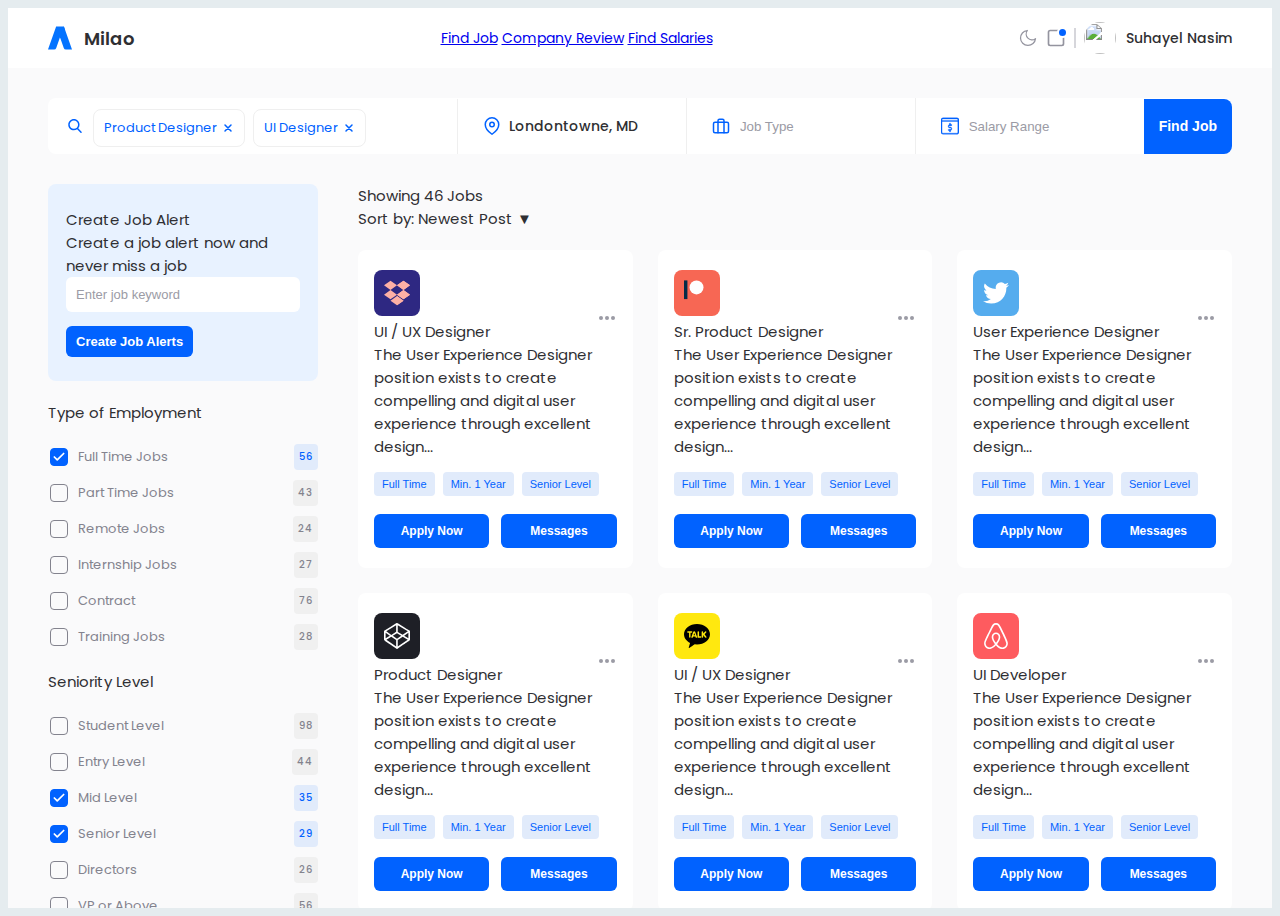
==== 36.html @ 59d29539 "Add files via upload" ====
<html>
    <head>
        
        <link rel="stylesheet" href="37.css">
        <link rel="stylesheet" href="https://cdnjs.cloudflare.com/ajax/libs/font-awesome/6.2.1/css/all.min.css">
    </head>
    <body>
        <div class="harsh11">
            <div class="harsh13">
             <div class="harsh12">
              <svg xmlns="http://www.w3.org/2000/svg" viewBox="0 0 512 512">
               <path xmlns="http://www.w3.org/2000/svg" d="M512 503.5H381.7a48 48 0 01-45.3-32.1L265 268.1l-9-25.5 2.7-124.6L338.2 8.5l23.5 67.1L512 503.5z" fill="#0473ff" data-original="#28b446" />
               <path xmlns="http://www.w3.org/2000/svg" fill="#0473ff" data-original="#219b38" d="M361.7 75.6L265 268.1l-9-25.5 2.7-124.6L338.2 8.5z" />
               <path xmlns="http://www.w3.org/2000/svg" d="M338.2 8.5l-82.2 234-80.4 228.9a48 48 0 01-45.3 32.1H0l173.8-495h164.4z" fill="#0473ff" data-original="#518ef8" />
              </svg>
              Milao
             </div>
             <div class="header-menu">
              <a href="#" class="active">Find Job</a>
              <a href="#">Company Review</a>
              <a href="#">Find Salaries</a>
             </div>
             <div class="harsh15">
              <div class="dark-light">
               <svg viewBox="0 0 24 24" stroke="currentColor" stroke-width="1.5" fill="none" stroke-linecap="round" stroke-linejoin="round">
                <path d="M21 12.79A9 9 0 1111.21 3 7 7 0 0021 12.79z" /></svg>
              </div>
              <div class="harsh14">
               <svg xmlns="http://www.w3.org/2000/svg" viewBox="0 0 24 24" fill="none" stroke="currentColor" stroke-width="2" stroke-linecap="round" stroke-linejoin="round" class="feather feather-square">
                <rect x="3" y="3" width="18" height="18" rx="2" ry="2" /></svg>
              </div>
              <img class="user-profile" src="https://s3-us-west-2.amazonaws.com/s.cdpn.io/3364143/download+%283%29+%281%29.png" alt="">
              <div class="user-name">Suhayel Nasim</div>
             </div>
            </div>
            <div class="harsh16">
             <div class="harsh17">
              <div class="harsh18">
               <input type="text" class="search-box" autofocus />
               <div class="search item">Product Designer
                <svg xmlns="http://www.w3.org/2000/svg" viewBox="0 0 24 24" fill="none" stroke="currentColor" stroke-width="3" stroke-linecap="round" stroke-linejoin="round" class="feather feather-x">
                 <path d="M18 6L6 18M6 6l12 12" /></svg>
               </div>
               <div class="search item">UI Designer
                <svg xmlns="http://www.w3.org/2000/svg" viewBox="0 0 24 24" fill="none" stroke="currentColor" stroke-width="3" stroke-linecap="round" stroke-linejoin="round" class="feather feather-x">
                 <path d="M18 6L6 18M6 6l12 12" /></svg>
               </div>
              </div>
              <div class="search-location">
               <svg xmlns="http://www.w3.org/2000/svg" viewBox="0 0 24 24" fill="none" stroke="currentColor" stroke-width="2" stroke-linecap="round" stroke-linejoin="round" class="feather feather-map-pin">
                <path d="M21 10c0 7-9 13-9 13s-9-6-9-13a9 9 0 0118 0z" />
                <circle cx="12" cy="10" r="3" />
               </svg>
               Londontowne, MD
              </div>
              <div class="search-job">
               <svg xmlns="http://www.w3.org/2000/svg" viewBox="0 0 24 24" fill="none" stroke="currentColor" stroke-width="2" stroke-linecap="round" stroke-linejoin="round" class="feather feather-briefcase">
                <rect x="2" y="7" width="20" height="14" rx="2" ry="2" />
                <path d="M16 21V5a2 2 0 00-2-2h-4a2 2 0 00-2 2v16" /></svg>
               <input type="text" placeholder="Job Type">
              </div>
              <div class="search-salary">
               <svg viewBox="0 0 24 24" xmlns="http://www.w3.org/2000/svg" stroke="currentColor" fill="currentColor" stroke-width=".4">
                <path d="M12.6 18H9.8a.8.8 0 010-1.5h2.8a.9.9 0 000-1.8h-1.2a2.4 2.4 0 010-4.7h2.8a.8.8 0 010 1.5h-2.8a.9.9 0 000 1.8h1.2a2.4 2.4 0 010 4.7z" stroke="currentColor" />
                <path d="M12 20a.8.8 0 01-.8-.8v-2a.8.8 0 011.6 0v2c0 .5-.4.8-.8.8zM12 11.5a.8.8 0 01-.8-.8v-2a.8.8 0 011.6 0v2c0 .5-.4.8-.8.8z" stroke="currentColor" />
                <path d="M21.3 23H2.6A2.8 2.8 0 010 20.2V3.9C0 2.1 1.2 1 2.8 1h18.4C22.9 1 24 2.2 24 3.8v16.4c0 1.6-1.2 2.8-2.8 2.8zM2.6 2.5c-.6 0-1.2.6-1.2 1.3v16.4c0 .7.6 1.3 1.3 1.3h18.4c.7 0 1.3-.6 1.3-1.3V3.9c0-.7-.6-1.3-1.3-1.3z" stroke="currentColor" />
                <path d="M23.3 6H.6a.8.8 0 010-1.5h22.6a.8.8 0 010 1.5z" stroke="currentColor" /></svg>
               <input type="text" placeholder="Salary Range">
              </div>
              <button class="search-button">Find Job</button>
             </div>
             <div class="main-container">
              <div class="harsh19">
               <div class="alert">
                <div class="alert-title">Create Job Alert</div>
                <div class="alert-subtitle">Create a job alert now and never miss a job</div>
                <input type="text" placeholder="Enter job keyword">
                <button class="search-buttons">Create Job Alerts</button>
               </div>
               <div class="job-time">
                <div class="job-time-title">Type of Employment</div>
                <div class="job-wrapper">
                 <div class="type-container">
                  <input type="checkbox" id="job1" class="job-style" checked>
                  <label for="job1">Full Time Jobs</label>
                  <span class="job-number">56</span>
                 </div>
                 <div class="type-container">
                  <input type="checkbox" id="job2" class="job-style">
                  <label for="job2">Part Time Jobs</label>
                  <span class="job-number">43</span>
                 </div>
                 <div class="type-container">
                  <input type="checkbox" id="job3" class="job-style">
                  <label for="job3">Remote Jobs</label>
                  <span class="job-number">24</span>
                 </div>
                 <div class="type-container">
                  <input type="checkbox" id="job4" class="job-style">
                  <label for="job4">Internship Jobs</label>
                  <span class="job-number">27</span>
                 </div>
                 <div class="type-container">
                  <input type="checkbox" id="job5" class="job-style">
                  <label for="job5">Contract</label>
                  <span class="job-number">76</span>
                 </div>
                 <div class="type-container">
                  <input type="checkbox" id="job6" class="job-style">
                  <label for="job6">Training Jobs</label>
                  <span class="job-number">28</span>
                 </div>
                </div>
               </div>
               <div class="job-time">
                <div class="job-time-title">Seniority Level</div>
                <div class="job-wrapper">
                 <div class="type-container">
                  <input type="checkbox" id="job7" class="job-style">
                  <label for="job7">Student Level</label>
                  <span class="job-number">98</span>
                 </div>
                 <div class="type-container">
                  <input type="checkbox" id="job8" class="job-style">
                  <label for="job8">Entry Level</label>
                  <span class="job-number">44</span>
                 </div>
                 <div class="type-container">
                  <input type="checkbox" id="job9" class="job-style" checked>
                  <label for="job9">Mid Level</label>
                  <span class="job-number">35</span>
                 </div>
                 <div class="type-container">
                  <input type="checkbox" id="job10" class="job-style" checked>
                  <label for="job10">Senior Level</label>
                  <span class="job-number">29</span>
                 </div>
                 <div class="type-container">
                  <input type="checkbox" id="job11" class="job-style">
                  <label for="job11">Directors</label>
                  <span class="job-number">26</span>
                 </div>
                 <div class="type-container">
                  <input type="checkbox" id="job12" class="job-style">
                  <label for="job12">VP or Above</label>
                  <span class="job-number">56</span>
                 </div>
                </div>
               </div>
               <div class="job-time">
                <div class="job-time-title">Salary Range</div>
                <div class="job-wrapper">
                 <div class="type-container">
                  <input type="checkbox" id="job1" class="job-style">
                  <label for="job1">$700 - $1000</label>
                  <span class="job-number">49</span>
                 </div>
                 <div class="type-container">
                  <input type="checkbox" id="job2" class="job-style">
                  <label for="job2">$1000 - $1200</label>
                  <span class="job-number">67</span>
                 </div>
                 <div class="type-container">
                  <input type="checkbox" id="job3" class="job-style">
                  <label for="job3">$1200 - $1400</label>
                  <span class="job-number">24</span>
                 </div>
                 <div class="type-container">
                  <input type="checkbox" id="job4" class="job-style">
                  <label for="job4">$1500 - $1800</label>
                  <span class="job-number">27</span>
                 </div>
                 <div class="type-container">
                  <input type="checkbox" id="job5" class="job-style" checked>
                  <label for="job5">$2000 - $3000</label>
                  <span class="job-number">76</span>
                 </div>
                 <div class="type-container">
                  <input type="checkbox" id="job6" class="job-style" checked>
                  <label for="job6">$3000 - $4000</label>
                  <span class="job-number">22</span>
                 </div>
                 <div class="type-container">
                  <input type="checkbox" id="job6" class="job-style">
                  <label for="job6">$4000 - $5000</label>
                  <span class="job-number">18</span>
                 </div>
                </div>
               </div>
              </div>
              <div class="searched-jobs">
               <div class="searched-bar">
                <div class="searched-show">Showing 46 Jobs</div>
                <div class="searched-sort">Sort by: <span class="post-time">Newest Post </span><span class="menu-icon">▼</span></div>
               </div>
               <div class="job-cards">
                <div class="job-card">
                 <div class="job-card-header">
                  <svg viewBox="0 -13 512 512" xmlns="http://www.w3.org/2000/svg" style="background-color:#2e2882">
                   <g fill="#feb0a5">
                    <path d="M256 92.5l127.7 91.6L512 92 383.7 0 256 91.5 128.3 0 0 92l128.3 92zm0 0M256 275.9l-127.7-91.5L0 276.4l128.3 92L256 277l127.7 91.5 128.3-92-128.3-92zm0 0" />
                    <path d="M127.7 394.1l128.4 92 128.3-92-128.3-92zm0 0" />
                   </g>
                   <path d="M512 92L383.7 0 256 91.5v1l127.7 91.6zm0 0M512 276.4l-128.3-92L256 275.9v1l127.7 91.5zm0 0M256 486.1l128.4-92-128.3-92zm0 0" fill="#feb0a5" />
                  </svg>
                  <div class="menu-dot"></div>
                 </div>
                 <div class="job-card-title">UI / UX Designer</div>
                 <div class="job-card-subtitle">
                  The User Experience Designer position exists to create compelling and digital user experience through excellent design...
                 </div>
                 <div class="job-detail-buttons">
                  <button class="search-buttons detail-button">Full Time</button>
                  <button class="search-buttons detail-button">Min. 1 Year</button>
                  <button class="search-buttons detail-button">Senior Level</button>
                 </div>
                 <div class="job-card-buttons">
                  <button class="search-buttons card-buttons">Apply Now</button>
                  <button class="search-buttons card-buttons-msg">Messages</button>
                 </div>
                </div>
                <div class="job-card">
                 <div class="job-card-header">
                  <svg xmlns="http://www.w3.org/2000/svg" viewBox="0 0 32 32" style="background-color:#f76754">
                   <path xmlns="http://www.w3.org/2000/svg" d="M0 .5h4.2v23H0z" fill="#042b48" data-original="#212121" />
                   <path xmlns="http://www.w3.org/2000/svg" d="M15.4.5a8.6 8.6 0 100 17.2 8.6 8.6 0 000-17.2z" fill="#fefefe" data-original="#f4511e" /></svg>
                  <div class="menu-dot"></div>
                 </div>
                 <div class="job-card-title">Sr. Product Designer</div>
                 <div class="job-card-subtitle">
                  The User Experience Designer position exists to create compelling and digital user experience through excellent design...
                 </div>
                 <div class="job-detail-buttons">
                  <button class="search-buttons detail-button">Full Time</button>
                  <button class="search-buttons detail-button">Min. 1 Year</button>
                  <button class="search-buttons detail-button">Senior Level</button>
                 </div>
                 <div class="job-card-buttons">
                  <button class="search-buttons card-buttons">Apply Now</button>
                  <button class="search-buttons card-buttons-msg">Messages</button>
                 </div>
                </div>
                <div class="job-card">
                 <div class="job-card-header">
                  <svg xmlns="http://www.w3.org/2000/svg" viewBox="0 0 512 512" fill="#fff" style="background-color:#55acee">
                   <path d="M512 97.2c-19 8.4-39.3 14-60.5 16.6 21.8-13 38.4-33.4 46.2-58a209.8 209.8 0 01-66.6 25.4A105 105 0 00249.5 153c0 8.3.8 16.3 2.5 24A297.1 297.1 0 0135.6 67 105.1 105.1 0 0068 207.4c-16.9-.3-33.4-5.2-47.4-12.9v1.1c0 51 36.4 93.4 84 103.2-8.5 2.3-17.8 3.4-27.4 3.4-6.8 0-13.5-.3-20-1.8a106 106 0 0098.2 73.2A211 211 0 010 416.9 295.5 295.5 0 00161 464c193.2 0 298.8-160 298.8-298.7 0-4.6-.2-9.1-.4-13.6A209.4 209.4 0 00512 97.2z" /></svg>
                  <div class="menu-dot"></div>
                 </div>
                 <div class="job-card-title">User Experience Designer</div>
                 <div class="job-card-subtitle">
                  The User Experience Designer position exists to create compelling and digital user experience through excellent design...
                 </div>
                 <div class="job-detail-buttons">
                  <button class="search-buttons detail-button">Full Time</button>
                  <button class="search-buttons detail-button">Min. 1 Year</button>
                  <button class="search-buttons detail-button">Senior Level</button>
                 </div>
                 <div class="job-card-buttons">
                  <button class="search-buttons card-buttons">Apply Now</button>
                  <button class="search-buttons card-buttons-msg">Messages</button>
                 </div>
                </div>
                <div class="job-card">
                 <div class="job-card-header">
                  <svg viewBox="0 0 24 24" xmlns="http://www.w3.org/2000/svg" fill="#fff" style="background-color:#1e1f26">
                   <path d="M24 7.6c0-.3 0-.5-.4-.6C12.2.2 12.4-.3 11.6 0 3 5.5.6 6.7.2 7.1c-.3.3-.2.8-.2 8.3 0 .9 7.7 5.5 11.5 8.4.4.3.8.2 1 0 11.2-8 11.5-7.6 11.5-8.4V7.6zm-1.5 6.5l-3.9-2.4L22.5 9zm-5.3-3.2l-4.5-2.7V2L22 7.6zM12 14.5l-3.9-2.7L12 9.5l3.9 2.3zm-.8-12.4v6L6.8 11 2.1 7.6zm-5.8 9.6l-3.9 2.4V9zm1.3 1l4.5 3.1v6l-9-6.3zm6 9.1v-6l4.6-3.1 4.6 2.8z" /></svg>
                  <div class="menu-dot"></div>
                 </div>
                 <div class="job-card-title">Product Designer</div>
                 <div class="job-card-subtitle">
                  The User Experience Designer position exists to create compelling and digital user experience through excellent design...
                 </div>
                 <div class="job-detail-buttons">
                  <button class="search-buttons detail-button">Full Time</button>
                  <button class="search-buttons detail-button">Min. 1 Year</button>
                  <button class="search-buttons detail-button">Senior Level</button>
                 </div>
                 <div class="job-card-buttons">
                  <button class="search-buttons card-buttons">Apply Now</button>
                  <button class="search-buttons card-buttons-msg">Messages</button>
                 </div>
                </div>
                <div class="job-card">
                 <div class="job-card-header">
                  <svg viewBox="0 0 24 24" xmlns="http://www.w3.org/2000/svg" style="background-color:#ffe80f">
                   <path d="M9.5 9.3l-.7 2h1.4z" />
                   <path d="M12 1C5.4 1 0 5.2 0 10.4c0 3.4 2.2 6.3 5.6 8-1.3 4.4-1.3 4.4-1 4.6.2.1.5 0 5.3-3.4l2.1.2c6.6 0 12-4.2 12-9.4S18.6 1 12 1zM6 13c0 .4-.3.7-.6.7s-.7-.3-.7-.7V9H3.6c-.4 0-.7-.4-.7-.7s.3-.7.7-.7H7c.4 0 .7.3.7.7s-.3.6-.7.6h-1zm5.4.7c-.7 0-.6-.6-.9-1.2h-2c-.4.6-.3 1.2-1 1.2s-.8-.4-.6-1.1l1.6-4.3a1 1 0 011-.7c.4 0 .8.3.9.7 1 3.4 2.6 5.4 1 5.4zm4-.1h-2.2c-1.2 0-.5-1.6-.7-5.3 0-.4.3-.7.7-.7s.7.3.7.7v4h1.5c.3 0 .6.3.6.6 0 .4-.3.7-.6.7zm5.4-.5l-.3.4c-1 .7-1.6-1.4-2.6-2.3l-.2.3V13c0 .4-.3.7-.7.7a.7.7 0 01-.7-.7V8.3a.7.7 0 011.4 0v1.5c1.3-1 2-2.7 2.8-2 .8.9-.9 1.6-1.5 2.5 1.6 2.2 1.9 2.3 1.8 2.8z" /></svg>
                  <div class="menu-dot"></div>
                 </div>
                 <div class="job-card-title">UI / UX Designer</div>
                 <div class="job-card-subtitle">
                  The User Experience Designer position exists to create compelling and digital user experience through excellent design...
                 </div>
                 <div class="job-detail-buttons">
                  <button class="search-buttons detail-button">Full Time</button>
                  <button class="search-buttons detail-button">Min. 1 Year</button>
                  <button class="search-buttons detail-button">Senior Level</button>
                 </div>
                 <div class="job-card-buttons">
                  <button class="search-buttons card-buttons">Apply Now</button>
                  <button class="search-buttons card-buttons-msg">Messages</button>
                 </div>
                </div>
                <div class="job-card">
                 <div class="job-card-header">
                  <svg viewBox="0 0 24 24" xmlns="http://www.w3.org/2000/svg" style="background-color: #fe5b5f">
                   <path d="M12 20.6c-1.4 1.5-3.1 3-5.1 3.3-2 .8-5.9-1.3-5.9-5 0-2.5 3.2-8 6.6-15.1C8.5 1.9 9.4 0 12 0c2.6 0 3.5 1.8 4.6 4C23 17 23 17.7 23 19c0 4.4-5.5 8-11 1.7zm9.5-1.7c0-2-6.4-14.4-6.5-14.5-.9-1.9-1.4-2.9-3-2.9-1.8 0-2.3 1.5-3.2 3.2C2.5 17.2 2.5 18 2.5 19c0 3 3.7 6 8.5.6-2-2.6-3-4.8-3-6.6 0-2.7 2-4.2 4-4.2s4 1.5 4 4.2c0 1.8-1 4-3 6.6 4.6 5.2 8.5 2.5 8.5-.6zM12 10.2c-1.2 0-2.5.9-2.5 2.7 0 1.4.9 3.3 2.5 5.4 1.6-2.1 2.5-4 2.5-5.4 0-1.8-1.3-2.7-2.5-2.7z" fill="#fff" /></svg>
                  <div class="menu-dot"></div>
                 </div>
                 <div class="job-card-title">UI Developer</div>
                 <div class="job-card-subtitle">
                  The User Experience Designer position exists to create compelling and digital user experience through excellent design...
                 </div>
                 <div class="job-detail-buttons">
                  <button class="search-buttons detail-button">Full Time</button>
                  <button class="search-buttons detail-button">Min. 1 Year</button>
                  <button class="search-buttons detail-button">Senior Level</button>
                 </div>
                 <div class="job-card-buttons">
                  <button class="search-buttons card-buttons">Apply Now</button>
                  <button class="search-buttons card-buttons-msg">Messages</button>
                 </div>
                </div>
                <div class="job-card">
                 <div class="job-card-header">
                  <svg viewBox="0 0 24 24" xmlns="http://www.w3.org/2000/svg" style="background-color: #5c6bc0">
                   <g fill="#fff">
                    <path d="M3.6 21.2h14.2l-.6-2.2 5.8 5V2.5C23 1 21.8 0 20.4 0H3.6A2.6 2.6 0 001 2.5v16.2c0 1.4 1.2 2.5 2.6 2.5zM14 5.7zM6.5 7C8.3 5.6 10 5.7 10 5.7l.2.1c-2.3.6-3.3 1.6-3.3 1.6.1 0 4.6-2.7 10.1 0 0 0-1-1-3.1-1.5l.2-.2c.3 0 1.8 0 3.5 1.3 0 0 1.8 3.1 1.8 7 0 0-1.1 1.6-4 1.7l-.7-1a4 4 0 002.2-1.4c-3.2 2-6 1.7-9.3.3h-.1l-.4-.2s.6 1 2.2 1.4l-.8 1c-2.8 0-3.8-1.8-3.8-1.8 0-3.9 1.8-7 1.8-7z" />
                    <path d="M14.3 12.8c.7 0 1.3-.6 1.3-1.4 0-.7-.6-1.3-1.3-1.3a1.3 1.3 0 000 2.7zM9.7 12.8c.7 0 1.3-.6 1.3-1.4 0-.7-.6-1.3-1.3-1.3a1.3 1.3 0 000 2.7z" />
                   </g>
                  </svg>
                  <div class="menu-dot"></div>
                 </div>
                 <div class="job-card-title">User Interface Designer</div>
                 <div class="job-card-subtitle">
                  The User Experience Designer position exists to create compelling and digital user experience through excellent design...
                 </div>
                 <div class="job-detail-buttons">
                  <button class="search-buttons detail-button">Full Time</button>
                  <button class="search-buttons detail-button">Min. 1 Year</button>
                  <button class="search-buttons detail-button">Senior Level</button>
                 </div>
                 <div class="job-card-buttons">
                  <button class="search-buttons card-buttons">Apply Now</button>
                  <button class="search-buttons card-buttons-msg">Messages</button>
                 </div>
                </div>
                <div class="job-card">
                 <div class="job-card-header">
                  <svg viewBox="0 0 24 24" xmlns="http://www.w3.org/2000/svg" fill="#fff" style="background-color:#ea4c88">
                   <path d="M16.4 23.2C28.6 18.2 25.2 0 12 0a12 12 0 104.4 23.2zM5.3 20c.8-1.5 3.6-5.5 8.3-7 1 2.6 1.7 5.5 1.7 8.8-3.5 1.2-7.3.4-10-1.8zm11.5 1.2a27 27 0 00-1.7-8.4c2-.4 4.5-.2 7.2 1-.6 3.2-2.6 6-5.5 7.4zm5.7-9c-3-1.1-5.7-1.3-8-.8a28 28 0 00-1.1-2.3 20 20 0 006.5-4c1.7 1.9 2.7 4.3 2.6 7zM18.9 4c-.9.8-2.9 2.4-6.3 3.8A28 28 0 008 2.3C11.6.8 15.8 1.4 19 4zM6.6 3c.8.7 2.7 2.5 4.5 5.3a33 33 0 01-9.4 1.5c.6-3 2.4-5.4 4.9-6.9zm-5 8.3c4.2-.1 7.6-.8 10.3-1.7l1.1 2.1A17.4 17.4 0 004.2 19c-1.8-2-2.8-4.7-2.7-7.6z" /></svg>
                  <div class="menu-dot"></div>
                 </div>
                 <div class="job-card-title">UI / UX Designer</div>
                 <div class="job-card-subtitle">
                  The User Experience Designer position exists to create compelling and digital user experience through excellent design...
                 </div>
                 <div class="job-detail-buttons">
                  <button class="search-buttons detail-button">Full Time</button>
                  <button class="search-buttons detail-button">Min. 1 Year</button>
                  <button class="search-buttons detail-button">Senior Level</button>
                 </div>
                 <div class="job-card-buttons">
                  <button class="search-buttons card-buttons">Apply Now</button>
                  <button class="search-buttons card-buttons-msg">Messages</button>
                 </div>
                </div>
                <div class="job-card">
                 <div class="job-card-header">
                  <svg xmlns="http://www.w3.org/2000/svg" viewBox="0 0 512 512">
                   <path d="M113.5 309.4L95.6 376l-65 1.4A254.9 254.9 0 010 256c0-42.5 10.3-82.5 28.6-117.7l58 10.6 25.4 57.6a152.2 152.2 0 001.5 103z" fill="#fbbb00" />
                   <path d="M507.5 208.2a256.3 256.3 0 01-91.2 247.4l-73-3.7-10.4-64.5c29.9-17.6 53.3-45 65.6-78H261.6V208.3h246z" fill="#518ef8" />
                   <path d="M416.3 455.6a256 256 0 01-385.8-78.3l83-67.9a152.2 152.2 0 00219.4 78l83.4 68.2z" fill="#28b446" />
                   <path d="M419.4 59l-83 67.8A152.3 152.3 0 00112 206.5l-83.4-68.2a256 256 0 01390.8-79.4z" fill="#f14336" /></svg>
                  <div class="menu-dot"></div>
                 </div>
                 <div class="job-card-title">UX Designer</div>
                 <div class="job-card-subtitle">
                  The User Experience Designer position exists to create compelling and digital user experience through excellent design...
                 </div>
                 <div class="job-detail-buttons">
                  <button class="search-buttons detail-button">Full Time</button>
                  <button class="search-buttons detail-button">Min. 1 Year</button>
                  <button class="search-buttons detail-button">Senior Level</button>
                 </div>
                 <div class="job-card-buttons">
                  <button class="search-buttons card-buttons">Apply Now</button>
                  <button class="search-buttons card-buttons-msg">Messages</button>
                 </div>
                </div>
               </div>
               <div class="job-overview">
                <div class="job-overview-cards">
                 <div class="job-overview-card">
                  <div class="job-card overview-card">
                   <div class="overview-wrapper">
                    <svg viewBox="0 -13 512 512" xmlns="http://www.w3.org/2000/svg" style="background-color:#2e2882">
                   <g fill="#feb0a5" >
                    <path d="M256 92.5l127.7 91.6L512 92 383.7 0 256 91.5 128.3 0 0 92l128.3 92zm0 0M256 275.9l-127.7-91.5L0 276.4l128.3 92L256 277l127.7 91.5 128.3-92-128.3-92zm0 0" />
                    <path d="M127.7 394.1l128.4 92 128.3-92-128.3-92zm0 0" />
                   </g>
                   <path d="M512 92L383.7 0 256 91.5v1l127.7 91.6zm0 0M512 276.4l-128.3-92L256 275.9v1l127.7 91.5zm0 0M256 486.1l128.4-92-128.3-92zm0 0" fill="#feb0a5" />
                  </svg>
                    <div class="overview-detail">
                     <div class="job-card-title">UI / UX Designer</div>
                     <div class="job-card-subtitle">
                      2972 Westheimer Rd. Santa Ana.
                     </div>
                    </div>
                    <svg class="heart" xmlns="http://www.w3.org/2000/svg" viewBox="0 0 24 24" fill="none" stroke="currentColor" stroke-width="2" stroke-linecap="round" stroke-linejoin="round" class="feather feather-heart">
                     <path d="M20.8 4.6a5.5 5.5 0 00-7.7 0l-1.1 1-1-1a5.5 5.5 0 00-7.8 7.8l1 1 7.8 7.8 7.8-7.7 1-1.1a5.5 5.5 0 000-7.8z" /></svg>
                   </div>
                   <div class="job-overview-buttons">
                    <div class="search-buttons time-button">Full Time</div>
                    <div class="search-buttons level-button">Senior Level</div>
                    <div class="job-stat">New</div>
                    <div class="job-day">4d</div>
                   </div>
                  </div>
                 </div>
                 <div class="job-overview-card">
                  <div class="job-card overview-card">
                   <div class="overview-wrapper">
                    <svg xmlns="http://www.w3.org/2000/svg" viewBox="0 0 32 32" style="background-color:#f76754">
                   <path xmlns="http://www.w3.org/2000/svg" d="M0 .5h4.2v23H0z" fill="#042b48" data-original="#212121" />
                   <path xmlns="http://www.w3.org/2000/svg" d="M15.4.5a8.6 8.6 0 100 17.2 8.6 8.6 0 000-17.2z" fill="#fefefe" data-original="#f4511e" /></svg>
                    <div class="overview-detail">
                     <div class="job-card-title">Sr. Product Designer</div>
                     <div class="job-card-subtitle">
                      1901 Thornridge Cir.Shiloh, Hawaii.
                     </div>
                    </div>
                    <svg class="heart" xmlns="http://www.w3.org/2000/svg" viewBox="0 0 24 24" fill="none" stroke="currentColor" stroke-width="2" stroke-linecap="round" stroke-linejoin="round" class="feather feather-heart">
                     <path d="M20.8 4.6a5.5 5.5 0 00-7.7 0l-1.1 1-1-1a5.5 5.5 0 00-7.8 7.8l1 1 7.8 7.8 7.8-7.7 1-1.1a5.5 5.5 0 000-7.8z" /></svg>
                   </div>
                   <div class="job-overview-buttons">
                    <div class="search-buttons time-button">Full Time</div>
                    <div class="search-buttons level-button">Senior Level</div>
                    <div class="job-stat">New</div>
                    <div class="job-day">4d</div>
                   </div>
                  </div>
                 </div>
                 <div class="job-overview-card">
                  <div class="job-card overview-card">
                   <div class="overview-wrapper">
                    <svg xmlns="http://www.w3.org/2000/svg" viewBox="0 0 512 512" fill="#fff" style="background-color:#55acee">
                   <path d="M512 97.2c-19 8.4-39.3 14-60.5 16.6 21.8-13 38.4-33.4 46.2-58a209.8 209.8 0 01-66.6 25.4A105 105 0 00249.5 153c0 8.3.8 16.3 2.5 24A297.1 297.1 0 0135.6 67 105.1 105.1 0 0068 207.4c-16.9-.3-33.4-5.2-47.4-12.9v1.1c0 51 36.4 93.4 84 103.2-8.5 2.3-17.8 3.4-27.4 3.4-6.8 0-13.5-.3-20-1.8a106 106 0 0098.2 73.2A211 211 0 010 416.9 295.5 295.5 0 00161 464c193.2 0 298.8-160 298.8-298.7 0-4.6-.2-9.1-.4-13.6A209.4 209.4 0 00512 97.2z" /></svg>
                    <div class="overview-detail">
                     <div class="job-card-title">User Experience Designer</div>
                     <div class="job-card-subtitle">
                      414 Parker Rd. Allentown, New york
                     </div>
                    </div>
                    <svg class="heart" xmlns="http://www.w3.org/2000/svg" viewBox="0 0 24 24" fill="none" stroke="currentColor" stroke-width="2" stroke-linecap="round" stroke-linejoin="round" class="feather feather-heart">
                     <path d="M20.8 4.6a5.5 5.5 0 00-7.7 0l-1.1 1-1-1a5.5 5.5 0 00-7.8 7.8l1 1 7.8 7.8 7.8-7.7 1-1.1a5.5 5.5 0 000-7.8z" /></svg>
                   </div>
                   <div class="job-overview-buttons">
                    <div class="search-buttons time-button">Full Time</div>
                    <div class="search-buttons level-button">Senior Level</div>
                    <div class="job-stat">New</div>
                    <div class="job-day">4d</div>
                   </div>
                  </div>
                 </div>
                 <div class="job-overview-card">
                  <div class="job-card overview-card">
                   <div class="overview-wrapper">
                    <svg viewBox="0 0 24 24" xmlns="http://www.w3.org/2000/svg" fill="#fff" style="background-color:#1e1f26">
                   <path d="M24 7.6c0-.3 0-.5-.4-.6C12.2.2 12.4-.3 11.6 0 3 5.5.6 6.7.2 7.1c-.3.3-.2.8-.2 8.3 0 .9 7.7 5.5 11.5 8.4.4.3.8.2 1 0 11.2-8 11.5-7.6 11.5-8.4V7.6zm-1.5 6.5l-3.9-2.4L22.5 9zm-5.3-3.2l-4.5-2.7V2L22 7.6zM12 14.5l-3.9-2.7L12 9.5l3.9 2.3zm-.8-12.4v6L6.8 11 2.1 7.6zm-5.8 9.6l-3.9 2.4V9zm1.3 1l4.5 3.1v6l-9-6.3zm6 9.1v-6l4.6-3.1 4.6 2.8z" /></svg>
                    <div class="overview-detail">
                     <div class="job-card-title">Product Designer</div>
                     <div class="job-card-subtitle">
                      4517 Washington Ave. Syracuse.
                     </div>
                    </div>
                    <svg class="heart" xmlns="http://www.w3.org/2000/svg" viewBox="0 0 24 24" fill="none" stroke="currentColor" stroke-width="2" stroke-linecap="round" stroke-linejoin="round" class="feather feather-heart">
                     <path d="M20.8 4.6a5.5 5.5 0 00-7.7 0l-1.1 1-1-1a5.5 5.5 0 00-7.8 7.8l1 1 7.8 7.8 7.8-7.7 1-1.1a5.5 5.5 0 000-7.8z" /></svg>
                   </div>
                   <div class="job-overview-buttons">
                    <div class="search-buttons time-button">Full Time</div>
                    <div class="search-buttons level-button">Senior Level</div>
                    <div class="job-stat">New</div>
                    <div class="job-day">4d</div>
                   </div>
                  </div>
                 </div>
                 <div class="job-overview-card">
                  <div class="job-card overview-card">
                   <div class="overview-wrapper">
                   <svg viewBox="0 0 24 24" xmlns="http://www.w3.org/2000/svg" style="background-color:#ffe80f">
                   <path d="M9.5 9.3l-.7 2h1.4z" />
                   <path d="M12 1C5.4 1 0 5.2 0 10.4c0 3.4 2.2 6.3 5.6 8-1.3 4.4-1.3 4.4-1 4.6.2.1.5 0 5.3-3.4l2.1.2c6.6 0 12-4.2 12-9.4S18.6 1 12 1zM6 13c0 .4-.3.7-.6.7s-.7-.3-.7-.7V9H3.6c-.4 0-.7-.4-.7-.7s.3-.7.7-.7H7c.4 0 .7.3.7.7s-.3.6-.7.6h-1zm5.4.7c-.7 0-.6-.6-.9-1.2h-2c-.4.6-.3 1.2-1 1.2s-.8-.4-.6-1.1l1.6-4.3a1 1 0 011-.7c.4 0 .8.3.9.7 1 3.4 2.6 5.4 1 5.4zm4-.1h-2.2c-1.2 0-.5-1.6-.7-5.3 0-.4.3-.7.7-.7s.7.3.7.7v4h1.5c.3 0 .6.3.6.6 0 .4-.3.7-.6.7zm5.4-.5l-.3.4c-1 .7-1.6-1.4-2.6-2.3l-.2.3V13c0 .4-.3.7-.7.7a.7.7 0 01-.7-.7V8.3a.7.7 0 011.4 0v1.5c1.3-1 2-2.7 2.8-2 .8.9-.9 1.6-1.5 2.5 1.6 2.2 1.9 2.3 1.8 2.8z" /></svg>
                    <div class="overview-detail">
                     <div class="job-card-title">UI / UX Designer</div>
                     <div class="job-card-subtitle">
                      2711 Ash Dr. San Jose, South Dark.
                     </div>
                    </div>
                    <svg class="heart" xmlns="http://www.w3.org/2000/svg" viewBox="0 0 24 24" fill="none" stroke="currentColor" stroke-width="2" stroke-linecap="round" stroke-linejoin="round" class="feather feather-heart">
                     <path d="M20.8 4.6a5.5 5.5 0 00-7.7 0l-1.1 1-1-1a5.5 5.5 0 00-7.8 7.8l1 1 7.8 7.8 7.8-7.7 1-1.1a5.5 5.5 0 000-7.8z" /></svg>
                   </div>
                   <div class="job-overview-buttons">
                    <div class="search-buttons time-button">Full Time</div>
                    <div class="search-buttons level-button">Senior Level</div>
                    <div class="job-stat">New</div>
                    <div class="job-day">4d</div>
                   </div>
                  </div>
                 </div>
                 <div class="job-overview-card">
                  <div class="job-card overview-card">
                   <div class="overview-wrapper">
                    <svg viewBox="0 0 24 24" xmlns="http://www.w3.org/2000/svg" style="background-color: #fe5b5f">
                   <path d="M12 20.6c-1.4 1.5-3.1 3-5.1 3.3-2 .8-5.9-1.3-5.9-5 0-2.5 3.2-8 6.6-15.1C8.5 1.9 9.4 0 12 0c2.6 0 3.5 1.8 4.6 4C23 17 23 17.7 23 19c0 4.4-5.5 8-11 1.7zm9.5-1.7c0-2-6.4-14.4-6.5-14.5-.9-1.9-1.4-2.9-3-2.9-1.8 0-2.3 1.5-3.2 3.2C2.5 17.2 2.5 18 2.5 19c0 3 3.7 6 8.5.6-2-2.6-3-4.8-3-6.6 0-2.7 2-4.2 4-4.2s4 1.5 4 4.2c0 1.8-1 4-3 6.6 4.6 5.2 8.5 2.5 8.5-.6zM12 10.2c-1.2 0-2.5.9-2.5 2.7 0 1.4.9 3.3 2.5 5.4 1.6-2.1 2.5-4 2.5-5.4 0-1.8-1.3-2.7-2.5-2.7z" fill="#fff" /></svg>
                    <div class="overview-detail">
                     <div class="job-card-title">UI Developer</div>
                     <div class="job-card-subtitle">
                      1725 Preston Rd. Inglewood.
                     </div>
                    </div>
                    <svg class="heart" xmlns="http://www.w3.org/2000/svg" viewBox="0 0 24 24" fill="none" stroke="currentColor" stroke-width="2" stroke-linecap="round" stroke-linejoin="round" class="feather feather-heart">
                     <path d="M20.8 4.6a5.5 5.5 0 00-7.7 0l-1.1 1-1-1a5.5 5.5 0 00-7.8 7.8l1 1 7.8 7.8 7.8-7.7 1-1.1a5.5 5.5 0 000-7.8z" /></svg>
                   </div>
                   <div class="job-overview-buttons">
                    <div class="search-buttons time-button">Full Time</div>
                    <div class="search-buttons level-button">Senior Level</div>
                    <div class="job-stat">New</div>
                    <div class="job-day">4d</div>
                   </div>
                  </div>
                 </div>
                 <div class="job-overview-card">
                  <div class="job-card overview-card">
                   <div class="overview-wrapper">
                    <svg viewBox="0 0 24 24" xmlns="http://www.w3.org/2000/svg" style="background-color: #5c6bc0">
                   <g fill="#fff">
                    <path d="M3.6 21.2h14.2l-.6-2.2 5.8 5V2.5C23 1 21.8 0 20.4 0H3.6A2.6 2.6 0 001 2.5v16.2c0 1.4 1.2 2.5 2.6 2.5zM14 5.7zM6.5 7C8.3 5.6 10 5.7 10 5.7l.2.1c-2.3.6-3.3 1.6-3.3 1.6.1 0 4.6-2.7 10.1 0 0 0-1-1-3.1-1.5l.2-.2c.3 0 1.8 0 3.5 1.3 0 0 1.8 3.1 1.8 7 0 0-1.1 1.6-4 1.7l-.7-1a4 4 0 002.2-1.4c-3.2 2-6 1.7-9.3.3h-.1l-.4-.2s.6 1 2.2 1.4l-.8 1c-2.8 0-3.8-1.8-3.8-1.8 0-3.9 1.8-7 1.8-7z" />
                    <path d="M14.3 12.8c.7 0 1.3-.6 1.3-1.4 0-.7-.6-1.3-1.3-1.3a1.3 1.3 0 000 2.7zM9.7 12.8c.7 0 1.3-.6 1.3-1.4 0-.7-.6-1.3-1.3-1.3a1.3 1.3 0 000 2.7z" />
                   </g>
                  </svg>
                    <div class="overview-detail">
                     <div class="job-card-title">User Interface Designer</div>
                     <div class="job-card-subtitle">
                      2972 Westheimer Rd. Santa Ana.
                     </div>
                    </div>
                    <svg class="heart" xmlns="http://www.w3.org/2000/svg" viewBox="0 0 24 24" fill="none" stroke="currentColor" stroke-width="2" stroke-linecap="round" stroke-linejoin="round" class="feather feather-heart">
                     <path d="M20.8 4.6a5.5 5.5 0 00-7.7 0l-1.1 1-1-1a5.5 5.5 0 00-7.8 7.8l1 1 7.8 7.8 7.8-7.7 1-1.1a5.5 5.5 0 000-7.8z" /></svg>
                   </div>
                   <div class="job-overview-buttons">
                    <div class="search-buttons time-button">Full Time</div>
                    <div class="search-buttons level-button">Senior Level</div>
                    <div class="job-stat">New</div>
                    <div class="job-day">4d</div>
                   </div>
                  </div>
                 </div>
                  <div class="job-overview-card">
                  <div class="job-card overview-card">
                   <div class="overview-wrapper">
                     <svg viewBox="0 0 24 24" xmlns="http://www.w3.org/2000/svg" fill="#fff" style="background-color:#ea4c88">
                   <path d="M16.4 23.2C28.6 18.2 25.2 0 12 0a12 12 0 104.4 23.2zM5.3 20c.8-1.5 3.6-5.5 8.3-7 1 2.6 1.7 5.5 1.7 8.8-3.5 1.2-7.3.4-10-1.8zm11.5 1.2a27 27 0 00-1.7-8.4c2-.4 4.5-.2 7.2 1-.6 3.2-2.6 6-5.5 7.4zm5.7-9c-3-1.1-5.7-1.3-8-.8a28 28 0 00-1.1-2.3 20 20 0 006.5-4c1.7 1.9 2.7 4.3 2.6 7zM18.9 4c-.9.8-2.9 2.4-6.3 3.8A28 28 0 008 2.3C11.6.8 15.8 1.4 19 4zM6.6 3c.8.7 2.7 2.5 4.5 5.3a33 33 0 01-9.4 1.5c.6-3 2.4-5.4 4.9-6.9zm-5 8.3c4.2-.1 7.6-.8 10.3-1.7l1.1 2.1A17.4 17.4 0 004.2 19c-1.8-2-2.8-4.7-2.7-7.6z" /></svg>
                    <div class="overview-detail">
                     <div class="job-card-title">UI / UX Designer</div>
                     <div class="job-card-subtitle">
                      1976 Thornide Joshua. Andr Maria.
                     </div>
                    </div>
                    <svg class="heart" xmlns="http://www.w3.org/2000/svg" viewBox="0 0 24 24" fill="none" stroke="currentColor" stroke-width="2" stroke-linecap="round" stroke-linejoin="round" class="feather feather-heart">
                     <path d="M20.8 4.6a5.5 5.5 0 00-7.7 0l-1.1 1-1-1a5.5 5.5 0 00-7.8 7.8l1 1 7.8 7.8 7.8-7.7 1-1.1a5.5 5.5 0 000-7.8z" /></svg>
                   </div>
                   <div class="job-overview-buttons">
                    <div class="search-buttons time-button">Full Time</div>
                    <div class="search-buttons level-button">Senior Level</div>
                    <div class="job-stat">New</div>
                    <div class="job-day">4d</div>
                   </div>
                  </div>
                 </div>
                 <div class="job-overview-card">
                  <div class="job-card overview-card">
                   <div class="overview-wrapper">
                    <svg xmlns="http://www.w3.org/2000/svg" viewBox="0 0 512 512">
                   <path d="M113.5 309.4L95.6 376l-65 1.4A254.9 254.9 0 010 256c0-42.5 10.3-82.5 28.6-117.7l58 10.6 25.4 57.6a152.2 152.2 0 001.5 103z" fill="#fbbb00" />
                   <path d="M507.5 208.2a256.3 256.3 0 01-91.2 247.4l-73-3.7-10.4-64.5c29.9-17.6 53.3-45 65.6-78H261.6V208.3h246z" fill="#518ef8" />
                   <path d="M416.3 455.6a256 256 0 01-385.8-78.3l83-67.9a152.2 152.2 0 00219.4 78l83.4 68.2z" fill="#28b446" />
                   <path d="M419.4 59l-83 67.8A152.3 152.3 0 00112 206.5l-83.4-68.2a256 256 0 01390.8-79.4z" fill="#f14336" /></svg>
                    <div class="overview-detail">
                     <div class="job-card-title">UX Designer</div>
                     <div class="job-card-subtitle">
                      2972 Westheimer Rd. Santa Ana.
                     </div>
                    </div>
                    <svg class="heart" xmlns="http://www.w3.org/2000/svg" viewBox="0 0 24 24" fill="none" stroke="currentColor" stroke-width="2" stroke-linecap="round" stroke-linejoin="round" class="feather feather-heart">
                     <path d="M20.8 4.6a5.5 5.5 0 00-7.7 0l-1.1 1-1-1a5.5 5.5 0 00-7.8 7.8l1 1 7.8 7.8 7.8-7.7 1-1.1a5.5 5.5 0 000-7.8z" /></svg>
                   </div>
                   <div class="job-overview-buttons">
                    <div class="search-buttons time-button">Full Time</div>
                    <div class="search-buttons level-button">Senior Level</div>
                    <div class="job-stat">New</div>
                    <div class="job-day">4d</div>
                   </div>
                  </div>
                 </div> 
                </div>
                <div class="job-explain">
                 <img class="job-bg" alt="">
                 <div class="job-logos">
                  <svg xmlns="http://www.w3.org/2000/svg" viewBox="0 0 32 32" style="background-color:#f76754">
                   <path xmlns="http://www.w3.org/2000/svg" d="M0 .5h4.2v23H0z" fill="#042b48" data-original="#212121"></path>
                   <path xmlns="http://www.w3.org/2000/svg" d="M15.4.5a8.6 8.6 0 100 17.2 8.6 8.6 0 000-17.2z" fill="#fefefe" data-original="#f4511e"></path></svg>
                 </div>
                 <div class="job-explain-content">
                 <div class="job-title-wrapper">
                  <div class="job-card-title">UI /UX Designer</div>
                  <div class="job-action">
                   <svg class="heart" xmlns="http://www.w3.org/2000/svg" viewBox="0 0 24 24" fill="none" stroke="currentColor" stroke-width="2" stroke-linecap="round" stroke-linejoin="round" class="feather feather-heart">
                     <path d="M20.8 4.6a5.5 5.5 0 00-7.7 0l-1.1 1-1-1a5.5 5.5 0 00-7.8 7.8l1 1 7.8 7.8 7.8-7.7 1-1.1a5.5 5.5 0 000-7.8z" /></svg>
                   <svg xmlns="http://www.w3.org/2000/svg" viewBox="0 0 24 24" fill="none" stroke="currentColor" stroke-width="2" stroke-linecap="round" stroke-linejoin="round" class="feather feather-share-2"><circle cx="18" cy="5" r="3"/><circle cx="6" cy="12" r="3"/><circle cx="18" cy="19" r="3"/><path d="M8.6 13.5l6.8 4M15.4 6.5l-6.8 4"/></svg>
                  </div>
                  </div>
                  <div class="job-subtitle-wrapper">
                   <div class="company-name">Patreon <span class="comp-location">Londontowne, MD.</span></div>
                   <div class="posted">Posted 8 days ago<span class="app-number">98 Application</span></div>
                  </div>
                  <div class="explain-bar">
                   <div class="explain-contents">
                   <div class="explain-title">Experience</div>
                   <div class="explain-subtitle">Minimum 1 Year</div>
                    </div>
                   <div class="explain-contents">
                   <div class="explain-title">Work Level</div>
                   <div class="explain-subtitle">Senior level</div>
                    </div>
                   <div class="explain-contents">
                   <div class="explain-title">Employee Type</div>
                   <div class="explain-subtitle">Full Time Jobs</div>
                    </div>
                   <div class="explain-contents">
                   <div class="explain-title">Offer Salary</div>
                   <div class="explain-subtitle">$2150.0 / Month</div>
                    </div>
                  </div>
                  <div class="overview-text">
                   <div class="overview-text-header">Overview</div>
                   <div class="overview-text-subheader">We believe that design (and you) will be critical to the company's success. You will work with our founders and our early customers to help define and build our product functionality, while maintaining the quality bar that customers have come to expect from modern SaaS applications. You have a strong background in product design with a quantitavely anf qualitatively analytical mindset. You will also have the opportunity to craft our overall product and visual identity and should be comfortable to flex into working.</div>
                  </div>
                  <div class="overview-text">
                   <div class="overview-text-header">Job Description</div>
                   <div class="overview-text-item">3+ years working as a product designer.</div>
                   <div class="overview-text-item">A portfolio that highlights your approach to problem solving, as well as you skills in UI.</div>
                   <div class="overview-text-item">Experience conducting research and building out smooth flows.</div>
                   <div class="overview-text-item">Excellent communication skills with a well-defined design process.</div>
                   <div class="overview-text-item">Familiarity with design tools like Sketch and Figma</div>
                   <div class="overview-text-item">Up-level our overall design and bring consistency to end-user facing properties</div>
                  </div>
                 </div>
                </div>
               </div>
              </div>
             </div>
            </div>
           </div>
           <script src="2.js"></script>
    </body>
</html>
---- 37.css ----
@import url("https://fonts.googleapis.com/css2?family=Poppins:wght@200;300;400;500;600;700&display=swap");

* {
 outline: none;
 box-sizing: border-box;
}

:root {
 --body-bg-color: #e5ecef;
 --theme-bg-color: #fafafb;
 --body-font: "Poppins", sans-serif;
 --body-color: #2f2f33;
 --active-color: #0162ff;
 --active-light-color: #e1ebfb;
 --header-bg-color: #fff;
 --search-border-color: #efefef;
 --border-color: #d8d8d8;
 --alert-bg-color: #e8f2ff;
 --subtitle-color: #83838e;
 --inactive-color: #f0f0f0;
 --placeholder-color: #9b9ba5;
 --time-button: #fc5757;
 --level-button: #5052d5;
 --button-color: #fff;
}

.dark-mode {
 --body-bg-color: #1d1d1d;
 --theme-bg-color: #13131a;
 --header-bg-color: #1c1c24;
 --alert-bg-color: #292932;
 --body-color: #fff;
 --inactive-color: #292932;
 --time-button: #fff;
 --level-button: #fff;
 --active-light-color: #263d63;
 --border-color: #26262f;
 --search-border-color: #26262f;
}

::placeholder {
 color: var(--placeholder-color);
}

img {
 max-width: 100%;
}

html {
 box-sizing: border-box;
 -webkit-font-smoothing: antialiased;
}

body {
 background-color: var(--body-bg-color);
 font-family: var(--body-font);
 font-size: 15px;
 color: var(--body-color);
}

.dark-light svg {
 margin-right: 8px;
 width: 22px;
 cursor: pointer;
 fill: transparent;
 transition: 0.5s;
}

.dark-mode {
 .dark-light svg {
  fill: #ffce45;
  stroke: #ffce45;
 }
 .job-card svg {
  box-shadow: none;
 }
 .search.item {
  color: var(--body-color);
  border-color: var(--body-color);
 }
 .search-location,
 .search-job,
 .search-salary {
  svg {
   color: var(--body-color);
  }
 }
 .detail-button {
  background-color: var(--inactive-color);
  color: var(--subtitle-color);
 }
}

.harsh11 {
 display: flex;
 flex-direction: column;
 max-width: 1400px;
 height: 100vh;
 margin: 0 auto;
 overflow: hidden;
 background-color: var(--theme-bg-color);
}

.harsh12 {
 display: flex;
 align-items: center;
 font-weight: 600;
 font-size: 18px;
 cursor: pointer;
 svg {
  width: 24px;
  margin-right: 12px;
 }
}

.harsh13 {
 display: flex;
 align-items: center;
 transition: box-shadow 0.3s;
 flex-shrink: 0;
 padding: 0 40px;
 white-space: nowrap;
 background-color: var(--header-bg-color);
 height: 60px;
 width: 100%;
 font-size: 14px;
 justify-content: space-between;
 &-menu a {
  text-decoration: none;
  color: var(--body-color);
  font-weight: 500;
  &:hover {
   color:var(--active-color);
  }
  &:not(:first-child) {
   margin-left: 30px;
  }
  &.active {
   color: var(--active-color);
  }
 }
}

.harsh15 {
 display: flex;
 align-items: center;
 font-weight: 500;
 svg {
  width: 20px;
  color: #94949f;
 }
}

.harsh14 {
 position: relative;
 margin-right: 8px;
 padding-right: 8px;
 border-right: 2px solid #d6d6db;
 &:before {
  position: absolute;
  content: "";
  width: 7px;
  height: 7px;
  border-radius: 50%;
  border: 2px solid var(--header-bg-color);
  right: 6px;
  top: -1px;
  background-color: var(--active-color);
 }
}
.user-profile {
 width: 32px;
 height: 32px;
 border-radius: 50%;
 object-fit: cover;
 margin-right: 10px;
}

.harsh16 {
 width: 100%;
 display: flex;
 flex-direction: column;
 flex-grow: 1;
 scroll-behavior: smooth;
 padding: 30px 40px;
 overflow: auto;
}

.harsh17 {
 height: 56px;
 white-space: nowrap;
 display: flex;
 flex-shrink: 0;
 align-items: center;
 background-color: var(--header-bg-color);
 border-radius: 8px;
 width: 100%;
 padding-left: 20px;
 div:not(:last-of-type) {
  border-right: 1px solid var(--search-border-color);
 }
}

.harsh18 {/*search bar*/
 height: 55px;
 width: 100%;
 position: relative;
 input {
  width: 100%;
  height: 100%;
  display: block;
  background-color: transparent;
  border: none;
  background-image: url("data:image/svg+xml;charset=UTF-8,%3csvg xmlns='http://www.w3.org/2000/svg' viewBox='0 0 56.966 56.966' fill='%230162ff'%3e%3cpath d='M55.146 51.887L41.588 37.786A22.926 22.926 0 0046.984 23c0-12.682-10.318-23-23-23s-23 10.318-23 23 10.318 23 23 23c4.761 0 9.298-1.436 13.177-4.162l13.661 14.208c.571.593 1.339.92 2.162.92.779 0 1.518-.297 2.079-.837a3.004 3.004 0 00.083-4.242zM23.984 6c9.374 0 17 7.626 17 17s-7.626 17-17 17-17-7.626-17-17 7.626-17 17-17z'/%3e%3c/svg%3e");
  background-repeat: no-repeat;
  background-size: 14px;
  background-position: 0 50%;
  padding: 0 25px 0 305px;
 }
}

.search-location,
.search-job,
.search-salary {
 display: flex;
 align-items: center;
 width: 50%;
 font-size: 14px;
 font-weight: 500;
 padding: 0 25px;
 height: 100%;
 input {
  width: 100%;
  height: 100%;
  display: block;
  background-color: transparent;
  border: none;
 }
 svg {
  margin-right: 8px;
  width: 18px;
  color: var(--active-color);
  flex-shrink: 0;
 }
}

.search-button {
 background-color: var(--active-color);
 height: 55px;
 border: none;
 font-weight: 600;
 font-size: 14px;
 padding: 0 15px;
 border-radius: 0 8px 8px 0;
 color: var(--button-color);
 cursor: pointer;
 margin-left: auto;
}

.search.item {
 position: absolute;
 top: 10px;
 left: 25px;
 font-size: 13px;
 color: var(--active-color);
 border: 1px solid var(--search-border-color);
 padding: 8px 10px;
 border-radius: 8px;
 display: flex;
 align-items: center;
 svg {
  width: 12px;
  margin-left: 5px;
 }
 &:last-child {
  left: 185px;
 }
}

.main-container {
 display: flex;
 flex-grow: 1;
 padding-top: 30px;
}

.harsh19 {
 width: 270px;
 display: flex;
 flex-direction: column;
 height: 100%;
 flex-shrink: 0;
}

.alert {
 background-color: var(--alert-bg-color);
 padding: 24px 18px;
 border-radius: 8px;
 &-title {
  font-size: 14px;
  font-weight: 500;
  margin-bottom: 8px;
 }
 &-subtitle {
  font-size: 13px;
  color: var(--subtitle-color);
  line-height: 1.6em;
  margin-bottom: 20px;
 }
 input {
  width: 100%;
  padding: 10px;
  display: block;
  border-radius: 6px;
  background-color: var(--header-bg-color);
  border: none;
  font-size: 13px;
 }
}

.search-buttons {
 border: none;
 color: var(--button-color);
 background-color: var(--active-color);
 padding: 8px 10px;
 border-radius: 6px;
 font-size: 13px;
 font-weight: 600;
 margin-top: 14px;
}

.job-wrapper {
 padding-top: 20px;
}

.job-time {
 padding-top: 20px;
 &-title {
  font-size: 14px;
  font-weight: 500;
 }
}

.type-container {
 display: flex;
 align-items: center;
 color: var(--subtitle-color);
 font-size: 13px;
 label {
  margin-left: 2px;
  display: flex;
  align-items: center;
  cursor: pointer;
 }
 & + & {
  margin-top: 10px;
 }
}

.job-number {
 margin-left: auto;
 background-color: var(--inactive-color);
 color: var(--subtitle-color);
 font-size: 10px;
 font-weight: 500;
 padding: 5px;
 border-radius: 4px;
}

.job-style {
 display: none;
}

.job-style + label:before {
 content: "";
 margin-right: 10px;
 width: 16px;
 height: 16px;
 border: 1px solid var(--subtitle-color);
 border-radius: 4px;
 cursor: pointer;
}

.job-style:checked + label:before {
 background-color: var(--active-color);
 border-color: var(--active-color);
 background-image: url("data:image/svg+xml;charset=UTF-8,%3csvg xmlns='http://www.w3.org/2000/svg' width='24' height='24' viewBox='0 0 24 24' fill='none' stroke='%23fff' stroke-width='3' stroke-linecap='round' stroke-linejoin='round' class='feather feather-check'%3e%3cpath d='M20 6L9 17l-5-5'/%3e%3c/svg%3e");
 background-position: 50%;
 background-size: 14px;
 background-repeat: no-repeat;
}

.job-style:checked + label + span {
 background-color: var(--active-light-color);
 color: var(--active-color);
}

.searched-jobs {
 display: flex;
 flex-direction: column;
 flex-grow: 1;
 padding-left: 40px;
}

@keyframes slideY {
 0% {
  opacity: 0;
  transform: translateY(200px);
 } 
}

.searched {
 &-bar {
  display: flex;
  align-items: center;
  justify-content: space-between;
  animation: slideY .6s both
  //display: none;
 }
 &-show {
  font-size: 19px;
  font-weight: 600;
 }
 &-sort {
  font-size: 14px;
  color: var(--subtitle-color);
  .post-time {
   font-weight: 600;
   color: var(--subtitle-color);
  }
  .menu-icon {
   font-size: 9px;
   color: var(--placeholder-color);
   margin-left: 6px;
  }
 }
}

.job-cards {
 padding-top: 20px;
 display: grid;
 grid-template-columns: repeat(3, 1fr);
 grid-column-gap: 25px;
 grid-row-gap: 25px;
 animation: slideY .6s both;
 //display: none;
 @media screen and (max-width: 1212px) {
  grid-template-columns: repeat(2, 1fr);
 }
 @media screen and (max-width: 930px) {
  grid-template-columns: repeat(1, 1fr);
 }
}
.job-card {
 padding: 20px 16px;
 background-color: var(--header-bg-color);
 border-radius: 8px;
 cursor: pointer;
 transition: .2s;
 &:hover {
  transform: scale(1.02);
 }
 svg {
  width: 46px;
  padding: 10px;
  border-radius: 8px;
 }
 &-title {
  font-weight: 600;
  margin-top: 16px;
  font-size: 14px;
 }
 &-subtitle {
  color: var(--subtitle-color);
  font-size: 13px;
  margin-top: 14px;
  line-height: 1.6em;
 }
 &-header {
  display: flex;
  align-items: flex-start;
 }
}

.overview-card:hover {
 background: #2b2ecf;
 transition: none;
 transform: scale(1);
 svg {
  box-shadow: none;
 }
 .job-overview-buttons .search-buttons.time-button,
 .job-overview-buttons .search-buttons.level-button {
  background-color: #575ad8;
  color: #fff;
 }
 .job-card-title,
 .job-stat {
  color: #fff;
 }
 .job-card-subtitle,
 .job-day {
  color: #dedede;
 }
 .overview-wrapper .heart {
  color: #fff;
  border-color: #fff;
  &:hover {
   fill: red;
   stroke: red;
   transform: scale(1.1);
  }
 }
}

.detail-button {
 background-color: var(--active-light-color);
 color: var(--active-color);
 font-size: 11px;
 font-weight: 500;
 padding: 6px 8px;
 border-radius: 4px;
 & + & {
  margin-left: 4px;
 }
}

.job-card-buttons {
 display: flex;
 align-items: center;
 justify-content: space-between;
 width: 100%;
 margin-top: 4px;
}

.card-buttons,
.card-buttons-msg {
 padding: 10px;
 width: 100%;
 font-size: 12px;
 cursor: pointer;
}

.card-buttons {
 margin-right: 12px;
 &-msg {
  background-color: var(--inactive-color);
  color: var(--subtitle-color);
 }
}

.menu-dot {
 background-color: var(--placeholder-color);
 box-shadow: -6px 0 0 0 var(--placeholder-color),
  6px 0 0 0 var(--placeholder-color);
 width: 4px;
 height: 4px;
 border: 0;
 padding: 0;
 border-radius: 50%;
 margin-left: auto;
 margin-right: 8px;
}

.header-shadow {
 box-shadow: 0 4px 20px rgba(88, 99, 148, 0.17);
 z-index: 1;
}

@keyframes slide {
 0% {
  opacity: 0;
  transform: translateX(300px);
 } 
}

.job-overview {
 display: flex;
 flex-grow: 1;
 display: none;
 animation: slide .6s both;
 &-cards {
  display: flex;
  flex-direction: column;
  width: 330px;
  height: 100%;
  flex-shrink: 0;
 }
 &-card + &-card {
  margin-top: 20px;
 }
 &-buttons {
  display: flex;
  align-items: center;
  margin-top: 12px;
  .search-buttons {
   background-color: var(--inactive-color);
   font-size: 11px;
   padding: 6px 8px;
   margin-top: 0;
   font-weight: 500;
   &.time-button {
    color: var(--time-button);
    margin-right: 8px;
   }
   &.level-button {
    color: var(--level-button);
   }
  }
  .job-stat {
   color: var(--active-color);
   font-size: 12px;
   font-weight: 500;
   margin-left: auto;
  }
  .job-day {
   color: var(--subtitle-color);
   font-size: 12px;
   margin-left: 8px;
   font-weight: 500;
  }
 }

 .overview-wrapper {
  display: flex;
  align-items: center;
  svg:first-child {
   width: 42px;
   margin-right: 10px;
  }
  .heart {
   background: none;
   box-shadow: none;
   width: 24px;
   padding: 4px;
   color: var(--subtitle-color);
   border: 1px solid var(--border-color);
   margin-left: auto;
   margin-bottom: auto;
  }
 }
}

.overview-detail {
 .job-card-title,
 .job-card-subtitle {
  margin-top: 4px;
 }
 .job-card-subtitle {
  font-size: 12px;
  font-weight: 500;
 }
}

.job-explain {
 background-color: var(--header-bg-color);
 margin-left: 40px;
 border-radius: 0 0 8px 8px;
}

.job-bg {
 border-radius: 8px 8px 0 0;
 object-fit: cover;
 width: 100%;
 height: 180px;
 transition: .3s;
 position: relative;
}

.job-logos {
 margin-top: -30px;
 position: relative;
 margin-bottom: -36px;
 padding: 0 20px;
 svg {
  width: 66px;
  padding: 12px;
  background-color: #fff;
  border-radius: 10px;
  border: 4px solid var(--header-bg-color);
 }
}

.job-title-wrapper {
 display: flex;
 align-items: center;
 .job-card-title {
  font-size: 20px;
  margin-top: 0;
  font-weight: 600;
 }
}

.job-action {
 display: flex;
 align-items: center;
 margin-left: auto;
 svg {
  width: 32px;
  border: 1px solid var(--border-color);
  color: var(--subtitle-color);
  border-radius: 8px;
  padding: 6px;
  & + svg {
   margin-left: 12px;
  }
 }
}

.job-explain-content {
 padding: 50px 25px 30px;
}

.job-subtitle-wrapper {
 display: flex;
 align-items: center;
 margin-top: 20px;
 .posted {
  margin-left: auto;
 }
 .company-name {
  color: var(--active-color);
  font-weight: 600;
  font-size: 14px;
 }
 .comp-location,
 .posted {
  color: var(--subtitle-color);
  font-size: 12px;
  font-weight: 500;
 }
 .comp-location {
  position: relative;
  margin-left: 10px;
  &:before {
   content: "";
   width: 3px;
   height: 3px;
   border-radius: 50%;
   background-color: var(--placeholder-color);
   top: 49%;
   left: -8px;
   position: absolute;
  }
 }
 .app-number {
  color: var(--body-color);
  position: relative;
  margin-left: 12px;
  &:before {
   content: "";
   width: 3px;
   height: 3px;
   border-radius: 50%;
   background-color: var(--placeholder-color);
   top: 50%;
   left: -7px;
   position:absolute;
  }
 }
}

.explain {
 &-bar {
  margin-top: 20px;
  border: 1px solid var(--border-color);
  border-radius: 8px;
  display: flex;
  height: 66px;
  padding: 0 16px;
  align-items: center;
  justify-content: space-between;
 }
 &-title {
  color: var(--subtitle-color);
  font-size: 12px;
  line-height: 40px;
  white-space: nowrap;
 }
 &-subtitle {
  font-size: 13px;
  font-weight: 500;
  margin-top: -2px;
  white-space: nowrap;
 }
 &-contents {
  height: 66px;
  & + & {
   border-left: 1px solid var(--border-color);
   padding-left: 16px;
  }
 }
}

.overview-text {
 margin-top: 30px;
 &-header {
  font-weight: 600;
  margin-bottom: 25px;
 }
 &-subheader {
  font-size: 13px;
  line-height: 2em;
 }
 &-item {
  font-size: 13px;
  position: relative;
  display: flex;
  & + & {
   margin-top: 20px;
  }
  &:before {
   content: "";
   border: 2px solid #61bcff;
   border-radius: 50%;
   height: 8px;
   width: 8px;
   margin-right: 8px;
   flex-shrink: 0;
  }
 }
}

.detail-page {
 .job-overview {
  display: flex;
 }
 .job-cards,
 .searched-bar {
  display: none;
 }
 @media screen and (max-width: 1300px) {
  .search-type {
   display: none;
  }
  .searched-jobs {
   padding-left: 0;
  }
 }
}

@media screen and (max-width: 990px) {
 .explain-contents, .explain-bar {
  height: auto;
 }
 .explain-bar {
  flex-wrap: wrap;
  padding-bottom: 14px;
 }
 .explain-contents {
  width: 50%;
 }
 .explain-contents + .explain-contents {
  padding: 0;
  border: 0;
 }
 
 .explain-contents:nth-child(2) ~ .explain-contents {
   margin-top: 16px;
   border-top: 1px solid var(--border-color);
 }
 .job-subtitle-wrapper {
  flex-direction: column;
  align-items: flex-start;
 }
 .job-subtitle-wrapper .posted {
  margin-left: 0;
  margin-top: 6px;
 }
}

@media screen and (max-width: 930px) {
 .search-job, .search-salary { display: none; }
 .search-bar { width: auto; }
}
@media screen and (max-width: 760px) {
 .detail-page .job-overview-cards {
  display: none;
 }
 .user-name {
  display: none;
 }
 .user-profile {
  margin-right: 0;
 }
 .job-explain {
  margin-left: 0;
 } 
}
@media screen and (max-width: 730px) {
 .harsh19 {
  display: none;
 }
 .searched-jobs {
  padding-left: 0;
 } 
 .harsh17 div:not(:last-of-type) {
  border: 0;
 }
 .job-cards {
   grid-template-columns: repeat(2, 1fr);
 }
 .search-location { display: none; }
}

@media screen and (max-width: 620px) {
 .job-cards {
   grid-template-columns: repeat(1, 1fr);
 }
 .header-menu a:not(:first-child) {
  margin-left: 10px;
 }
}

@media screen and (max-width: 590px) {
 .header-menu {
  display: none;
 }
}

@media screen and (max-width: 520px) {
 .search.item {
  display: none;
 }
 .search-bar { flex-grow: 1; }
 .search-bar input {
  padding: 0 0 0 30px;
 } 
 .search-button {
  margin-left: 16px;
 }
 .searched-bar {
  flex-direction: column;
  align-items: flex-start;
 }
 .searched-sort {
  margin-top: 5px;
 }
 .main-container {
  padding-top: 20px;
 }
}

@media screen and (max-width: 380px) {
 .explain-contents {
  width: 100%;
  margin: 0;
 }
 
 .explain-contents:nth-child(2) ~ .explain-contents {
  margin: 0;
  border: 0;
 }


 .harsh16 {
  padding: 20px;
 }
 .harsh13 {
  padding: 0 20px;
 }
}
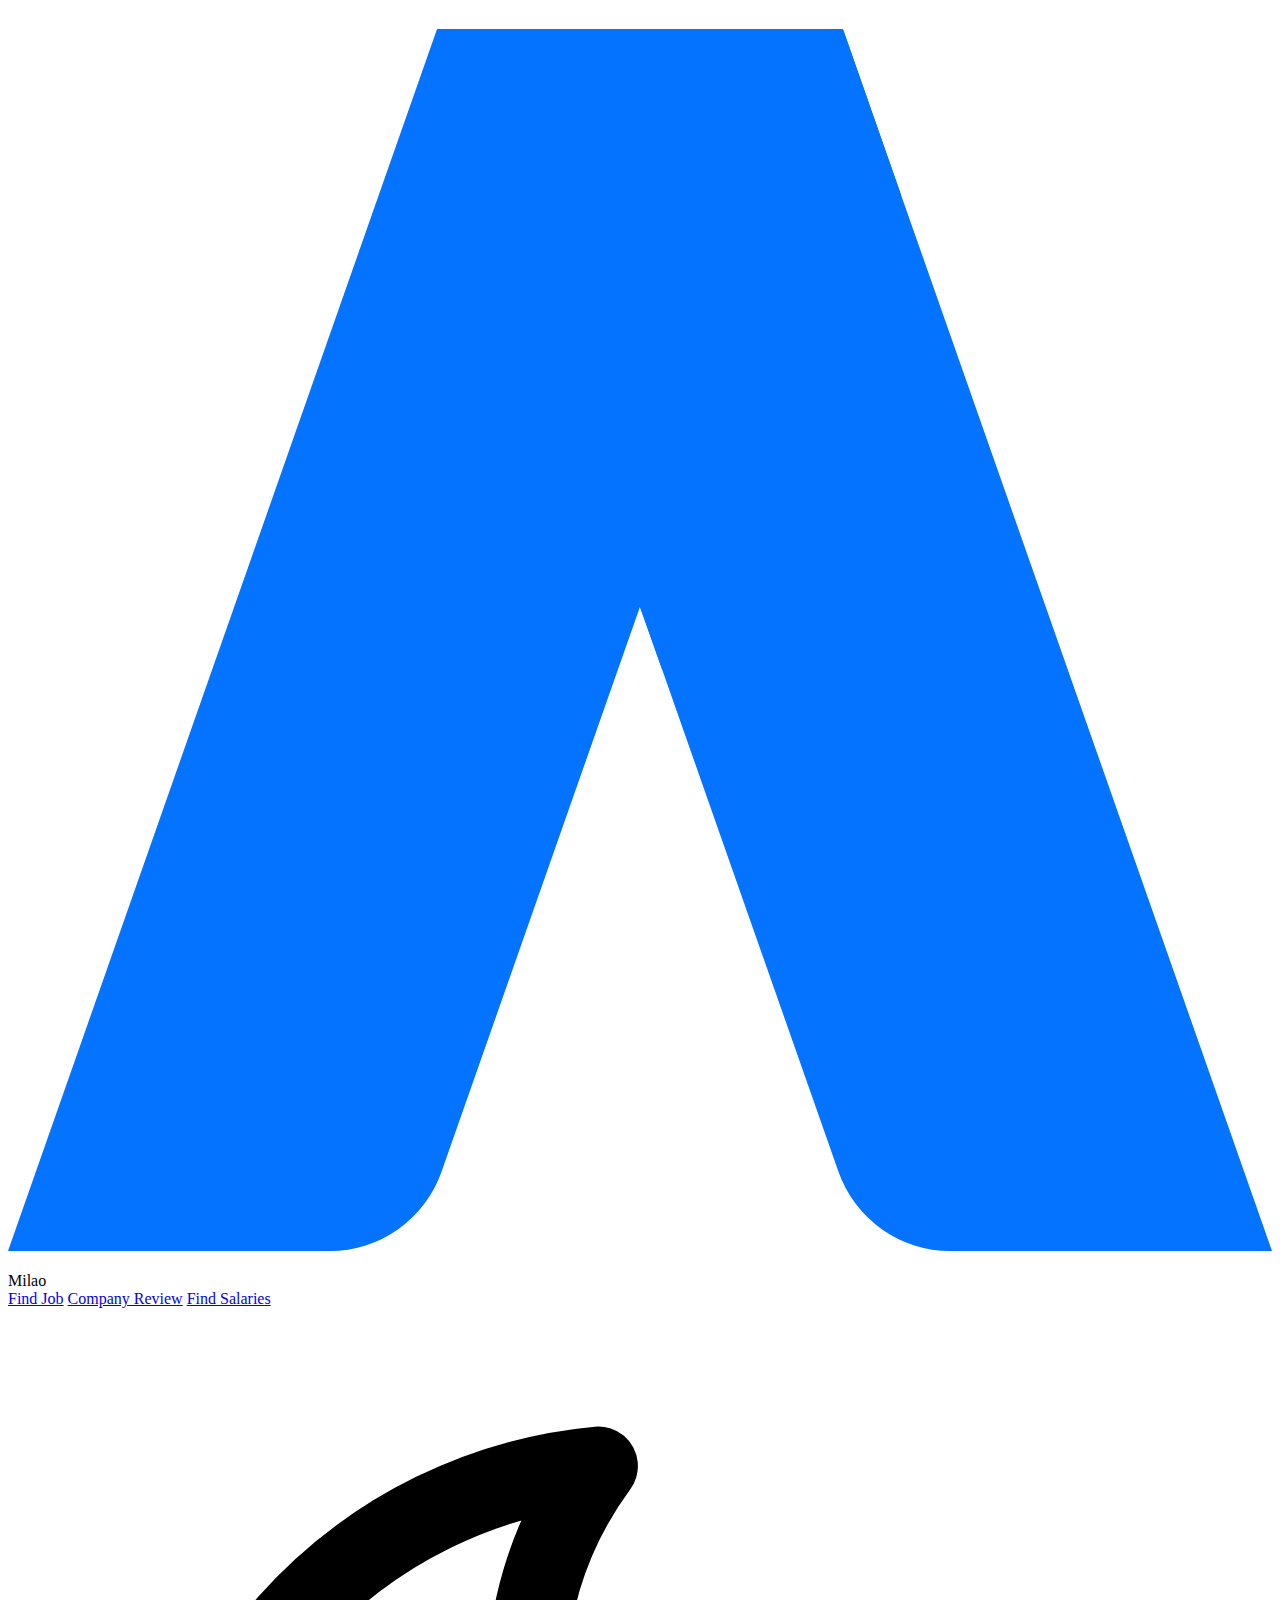
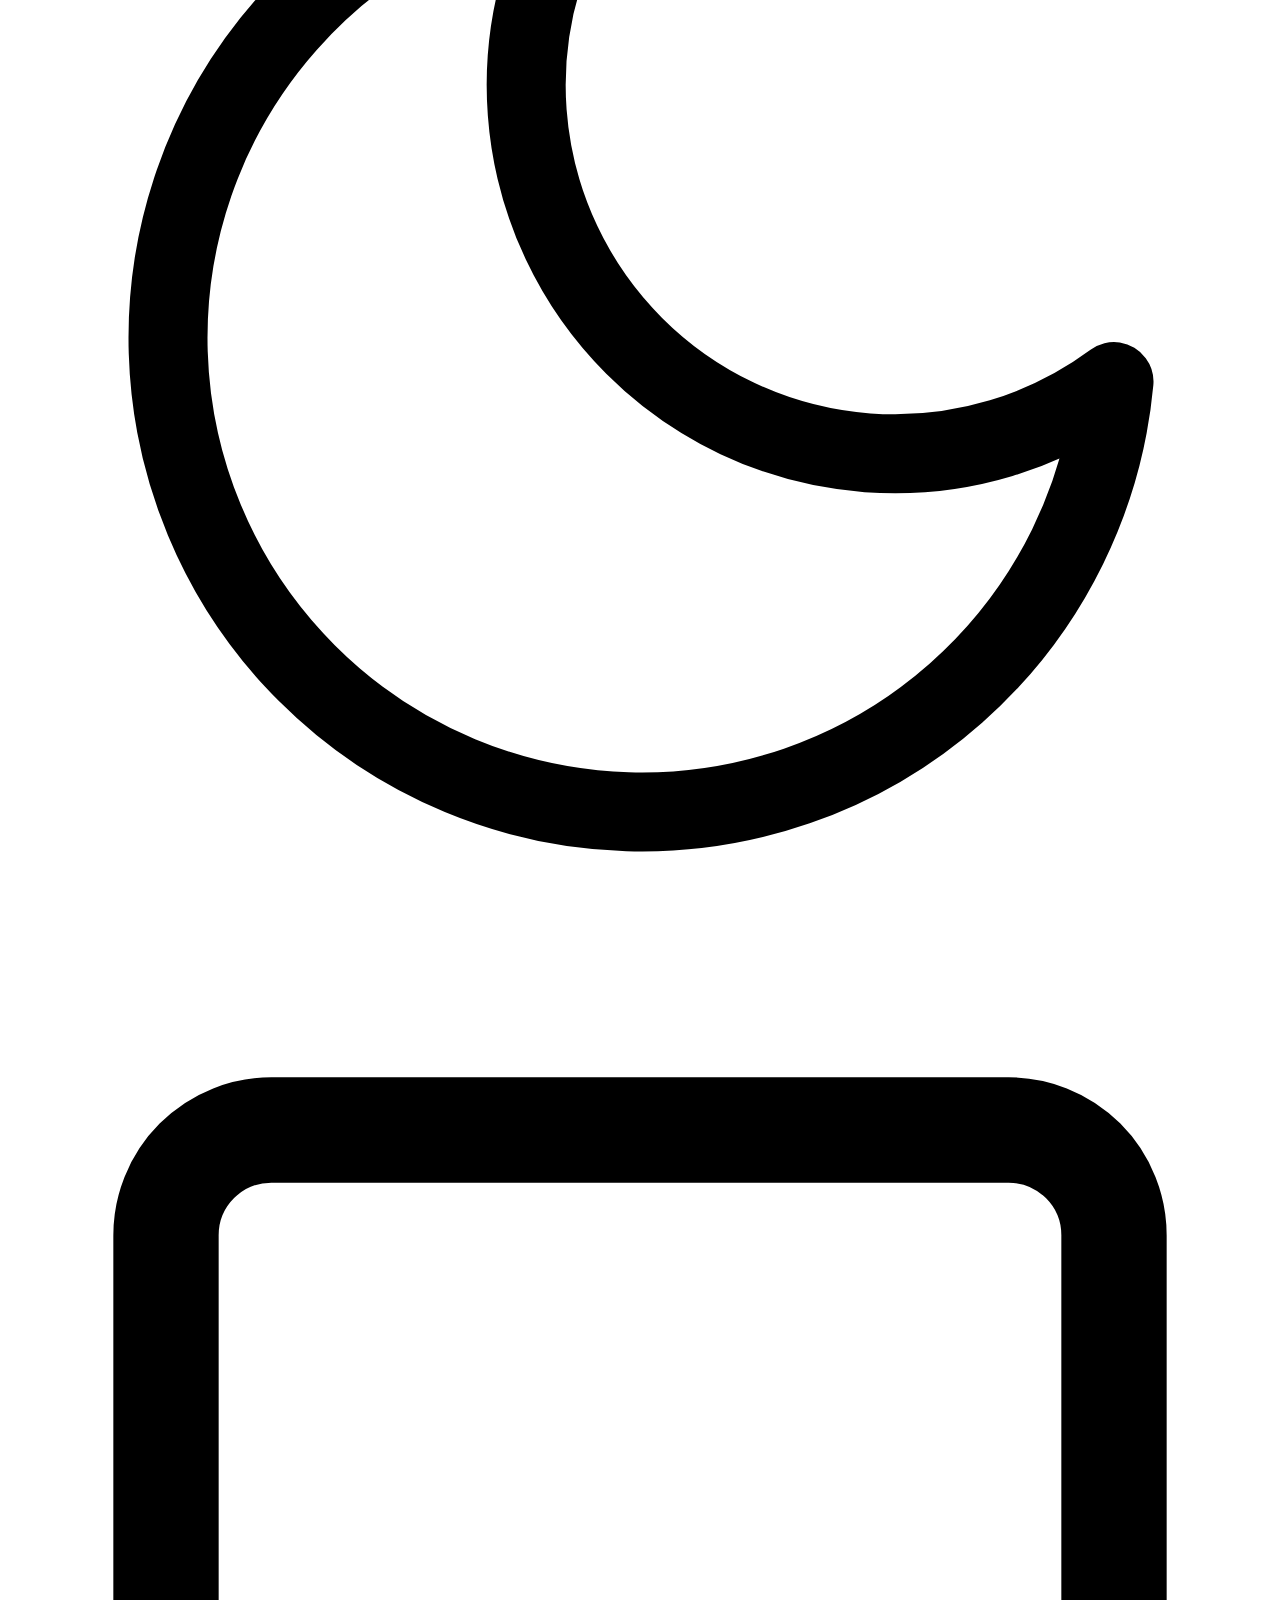
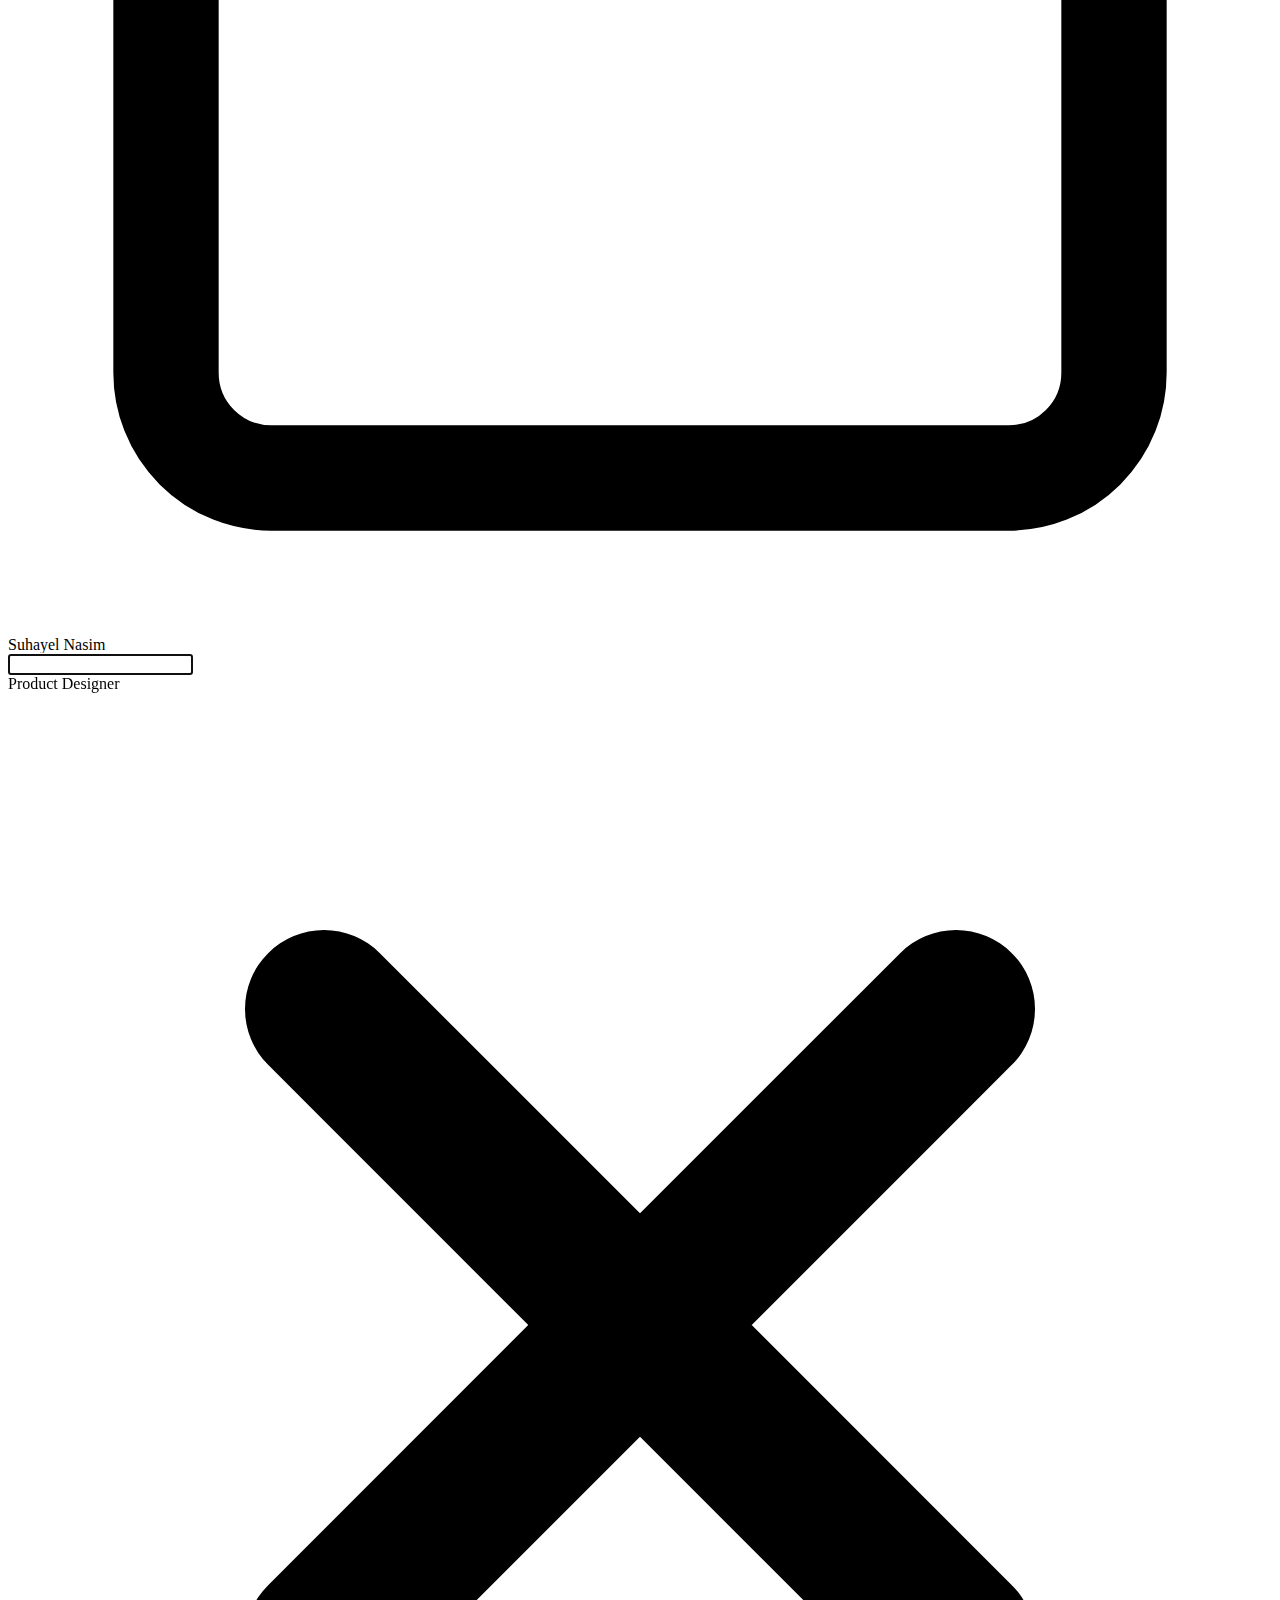
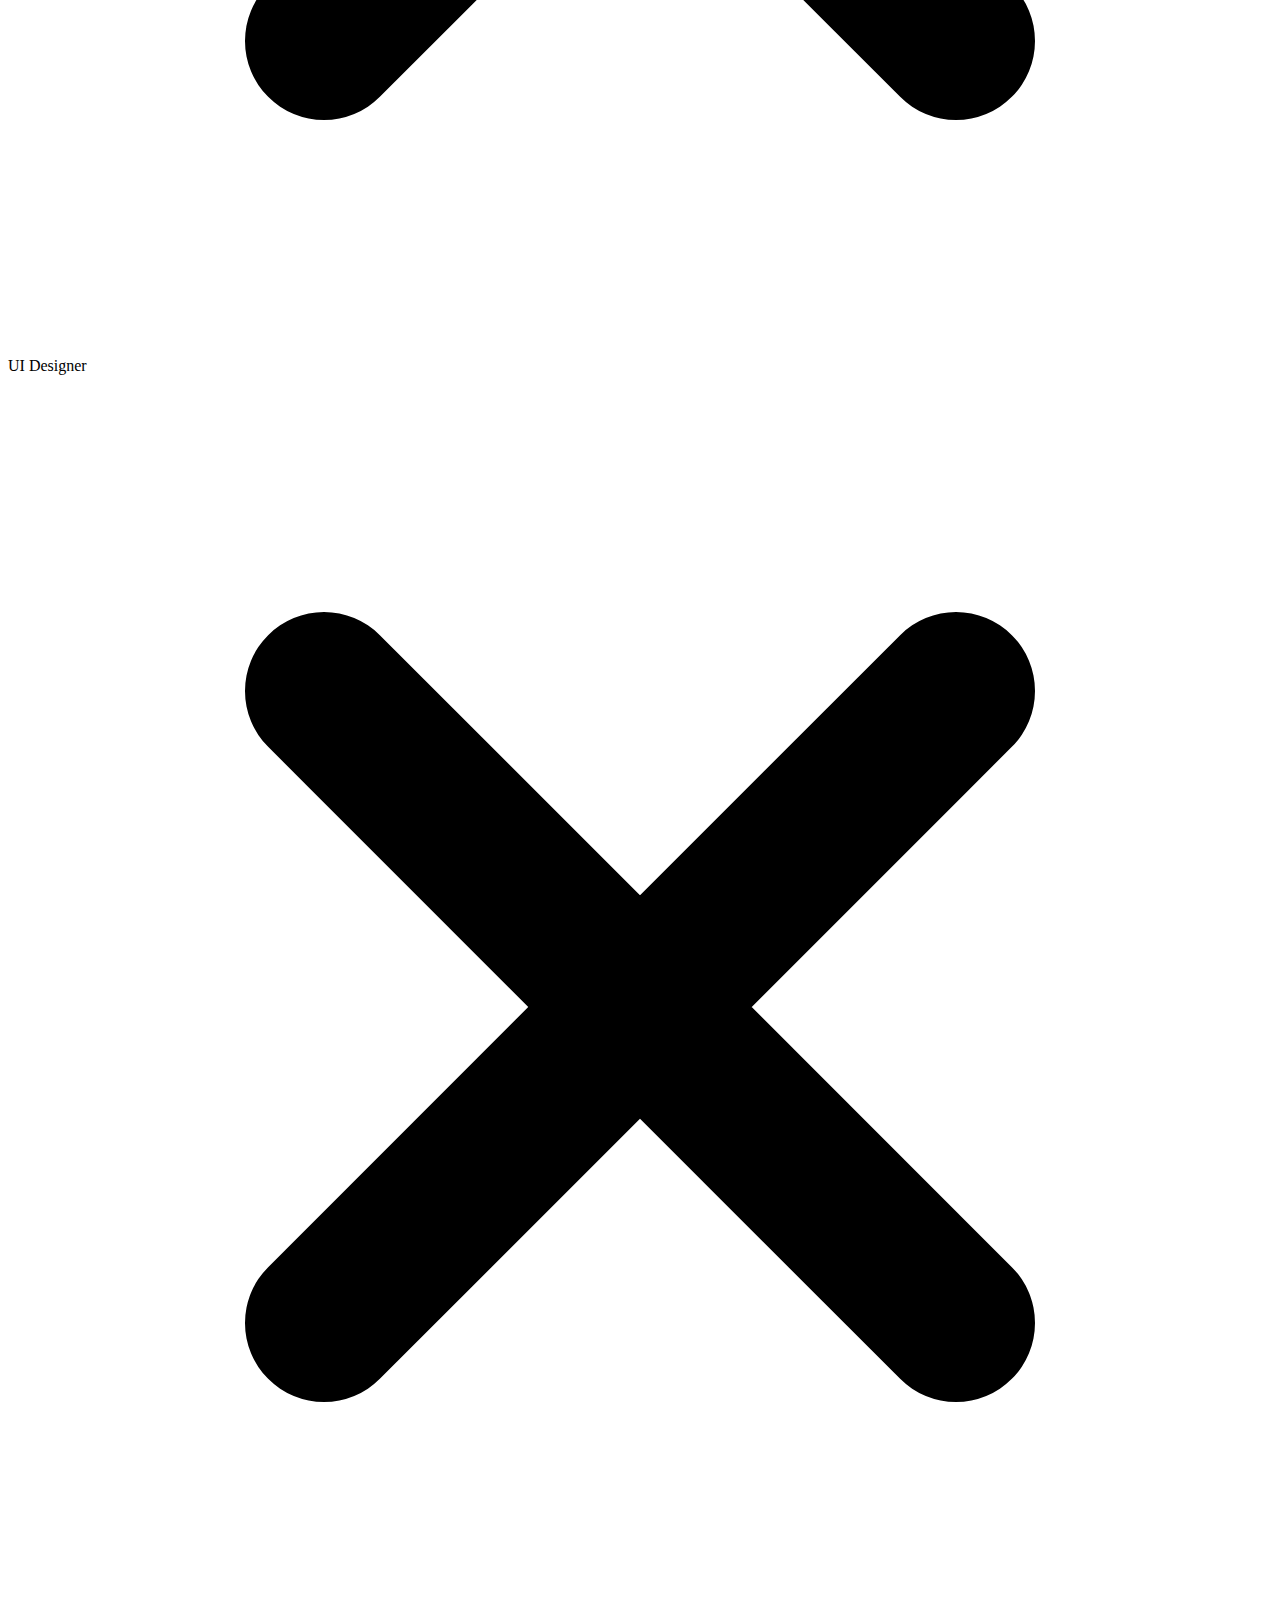
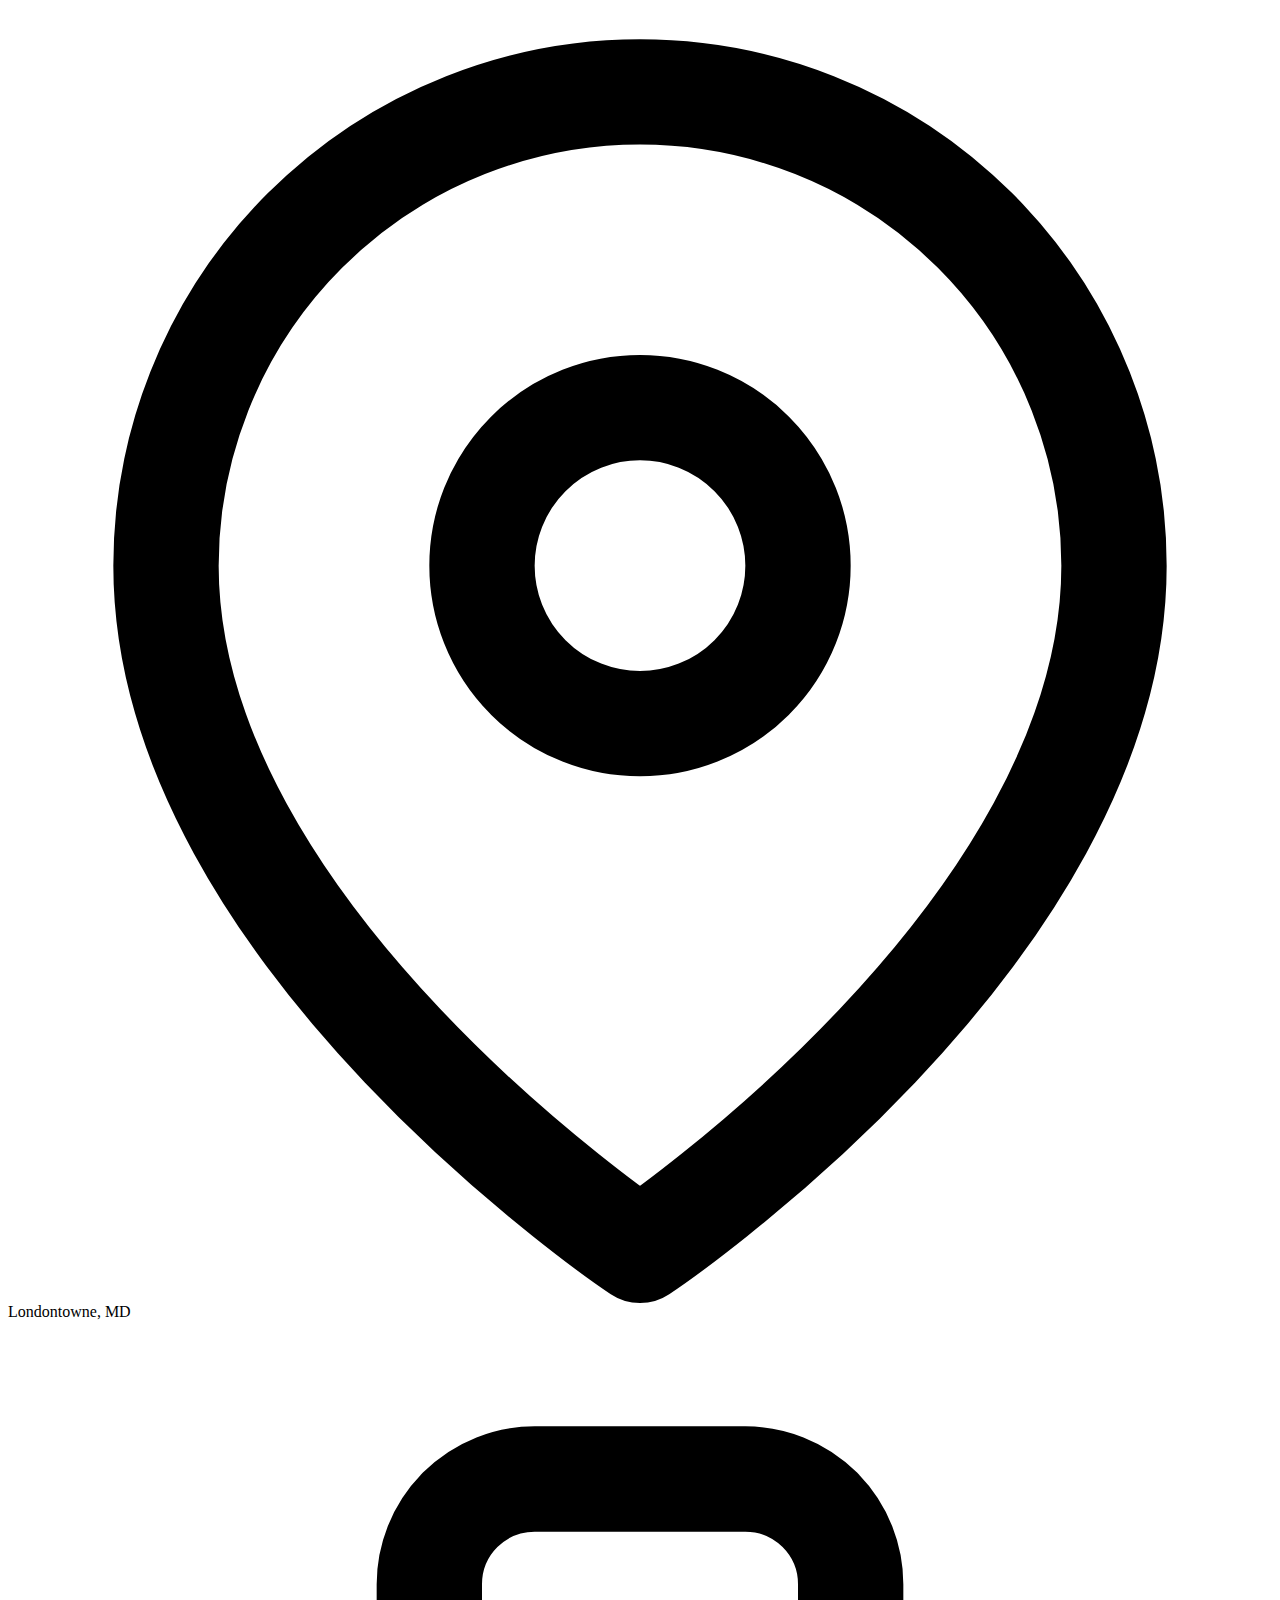
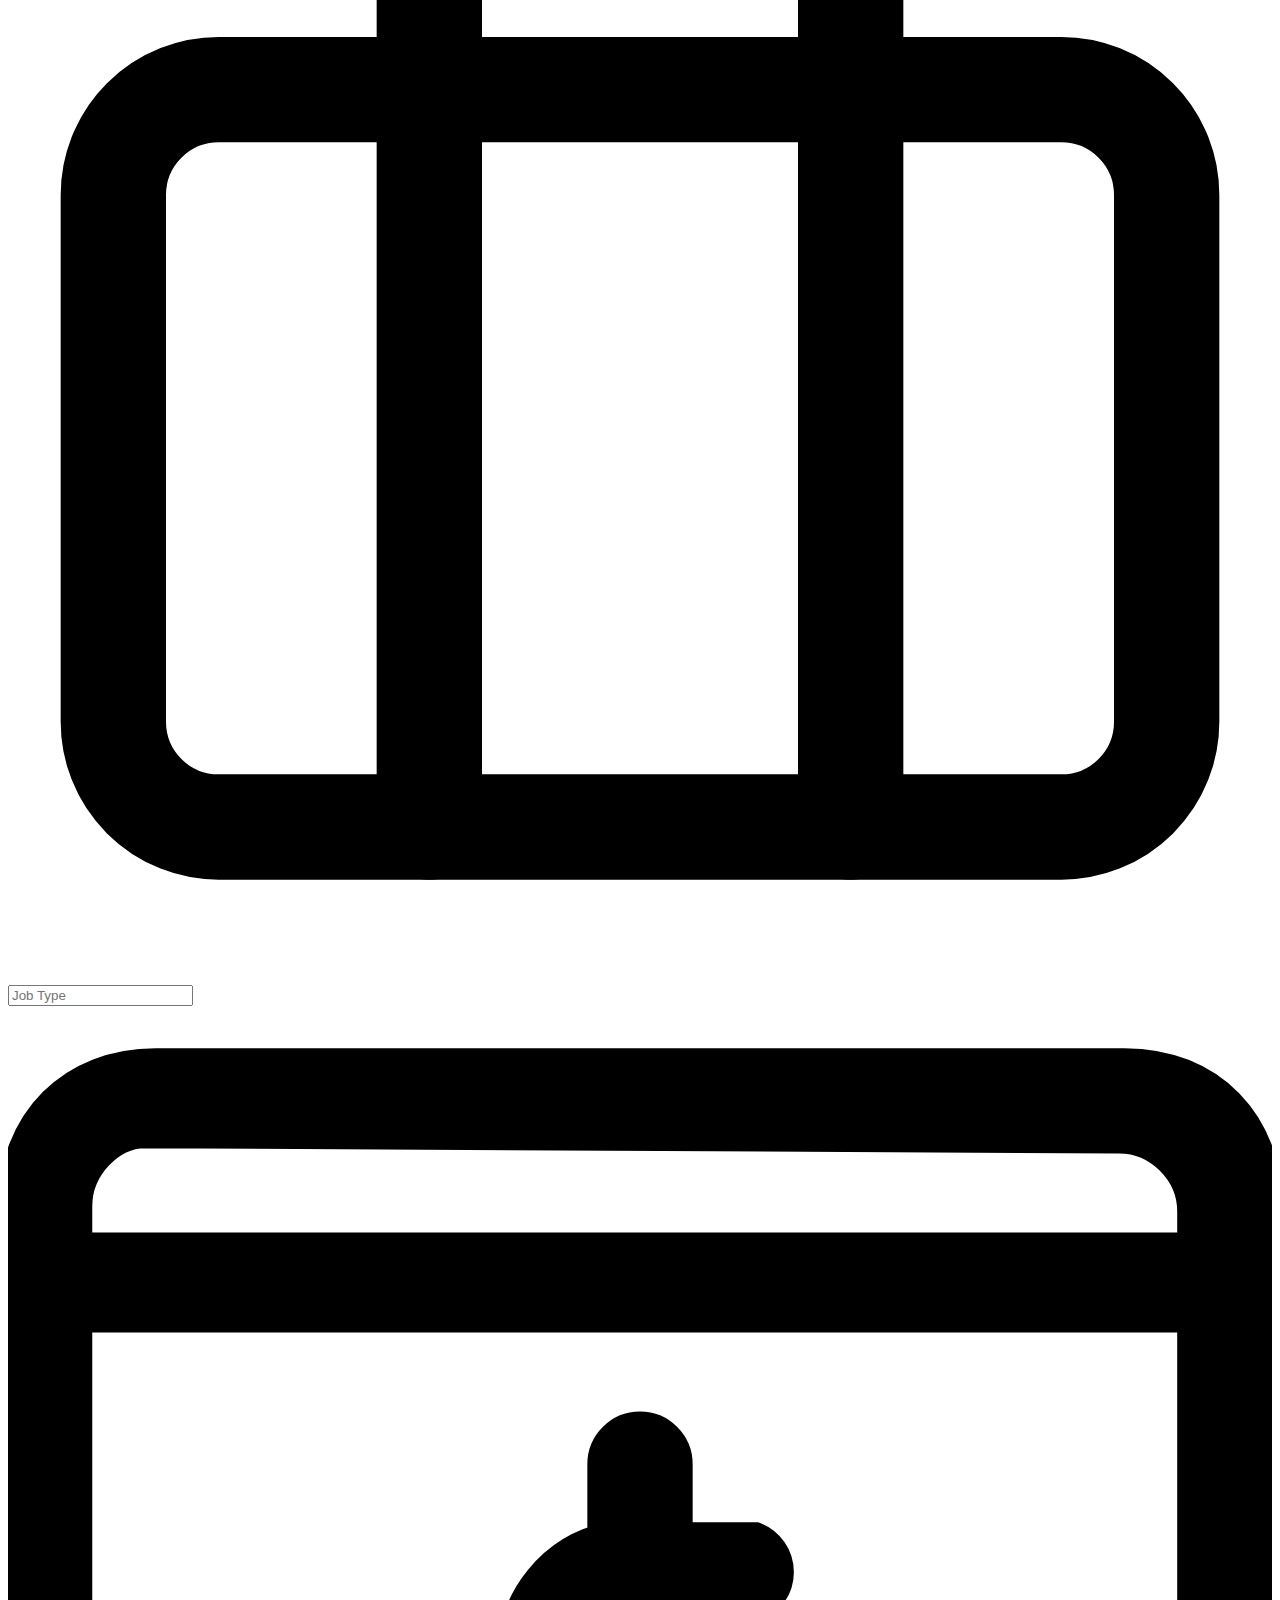
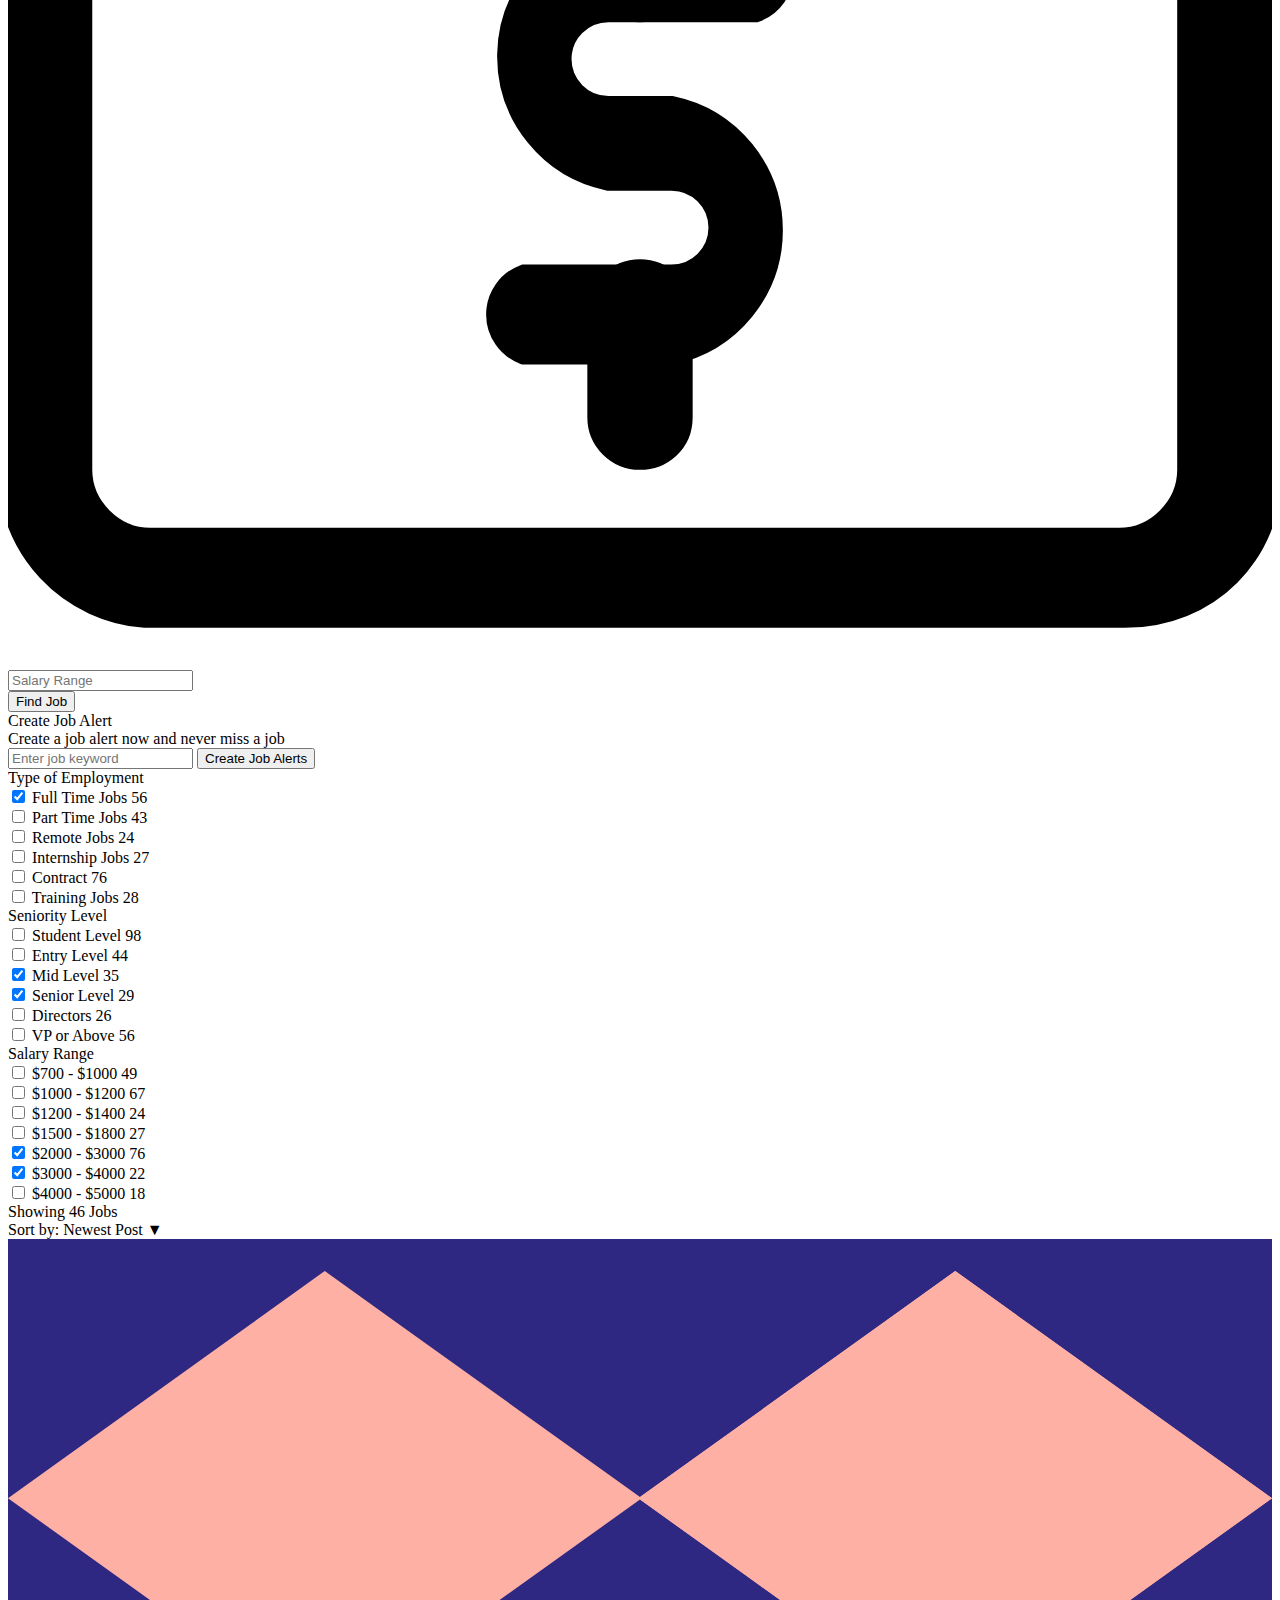
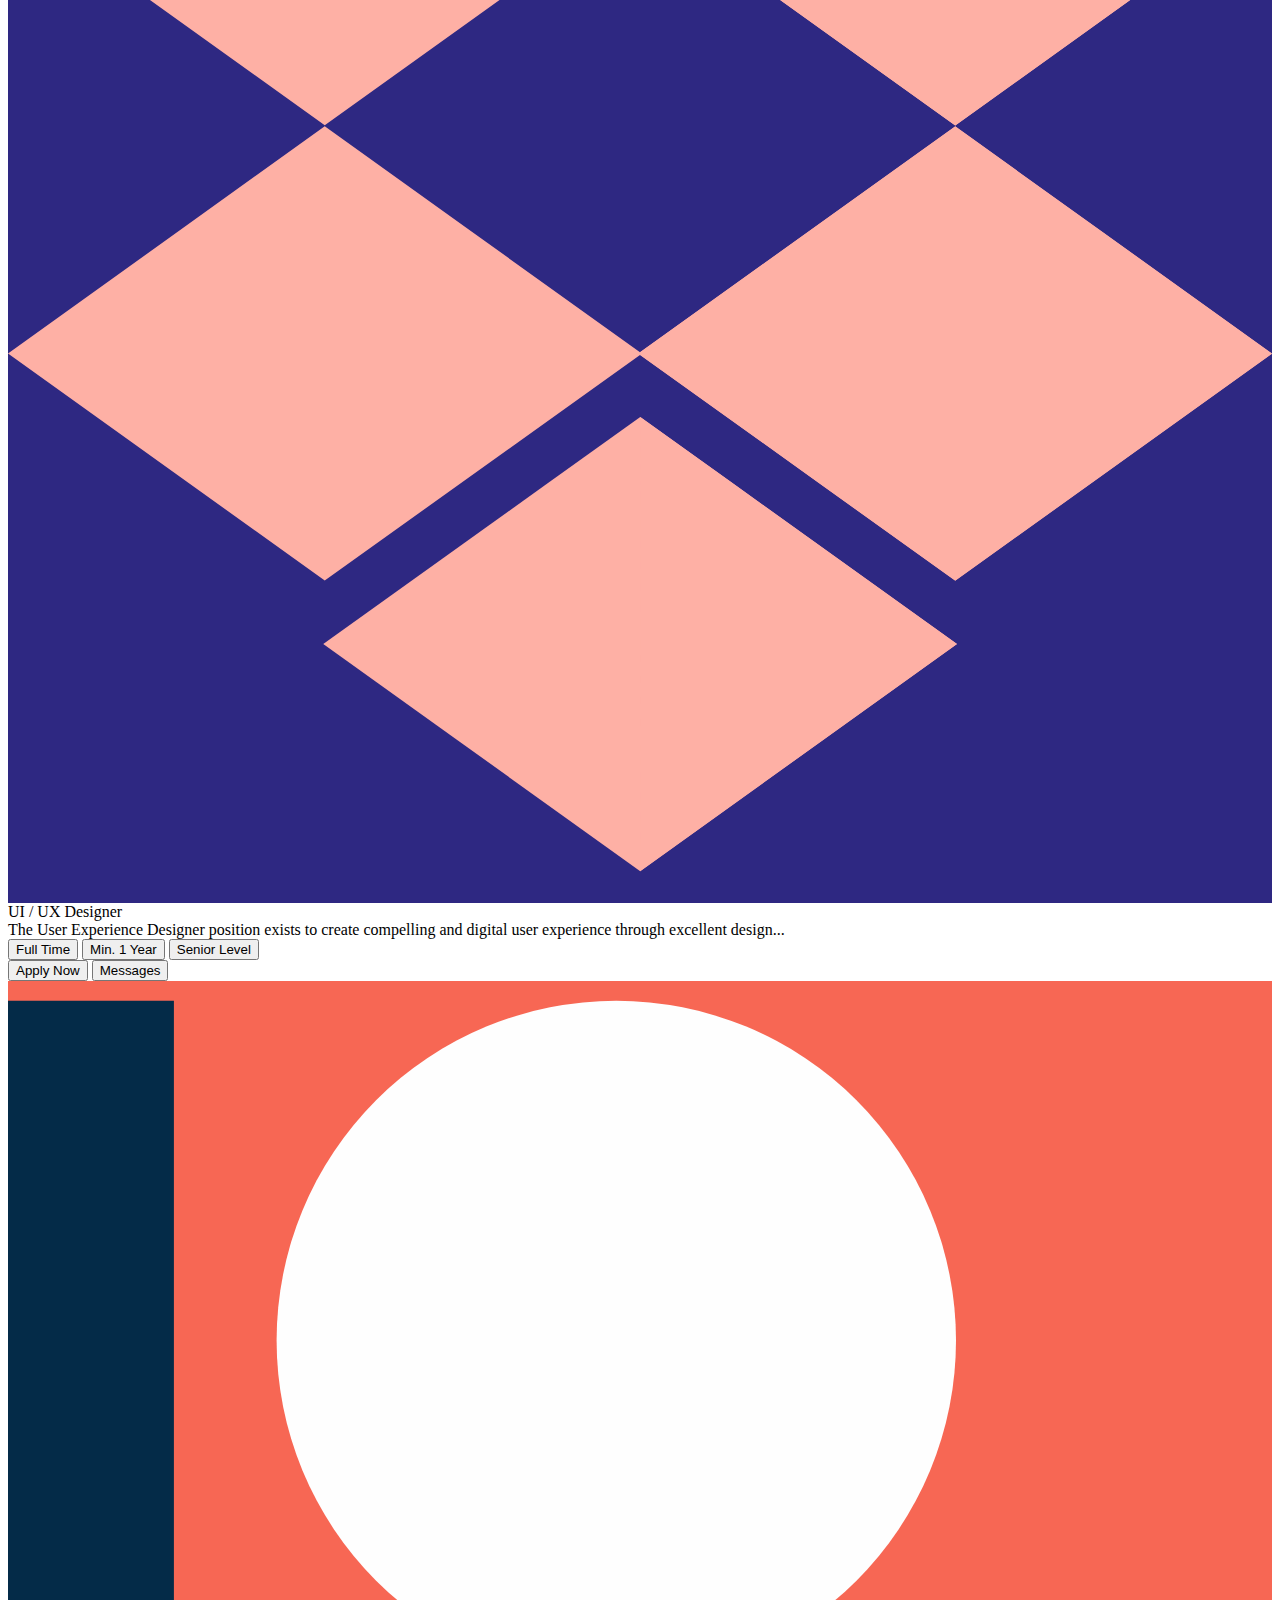
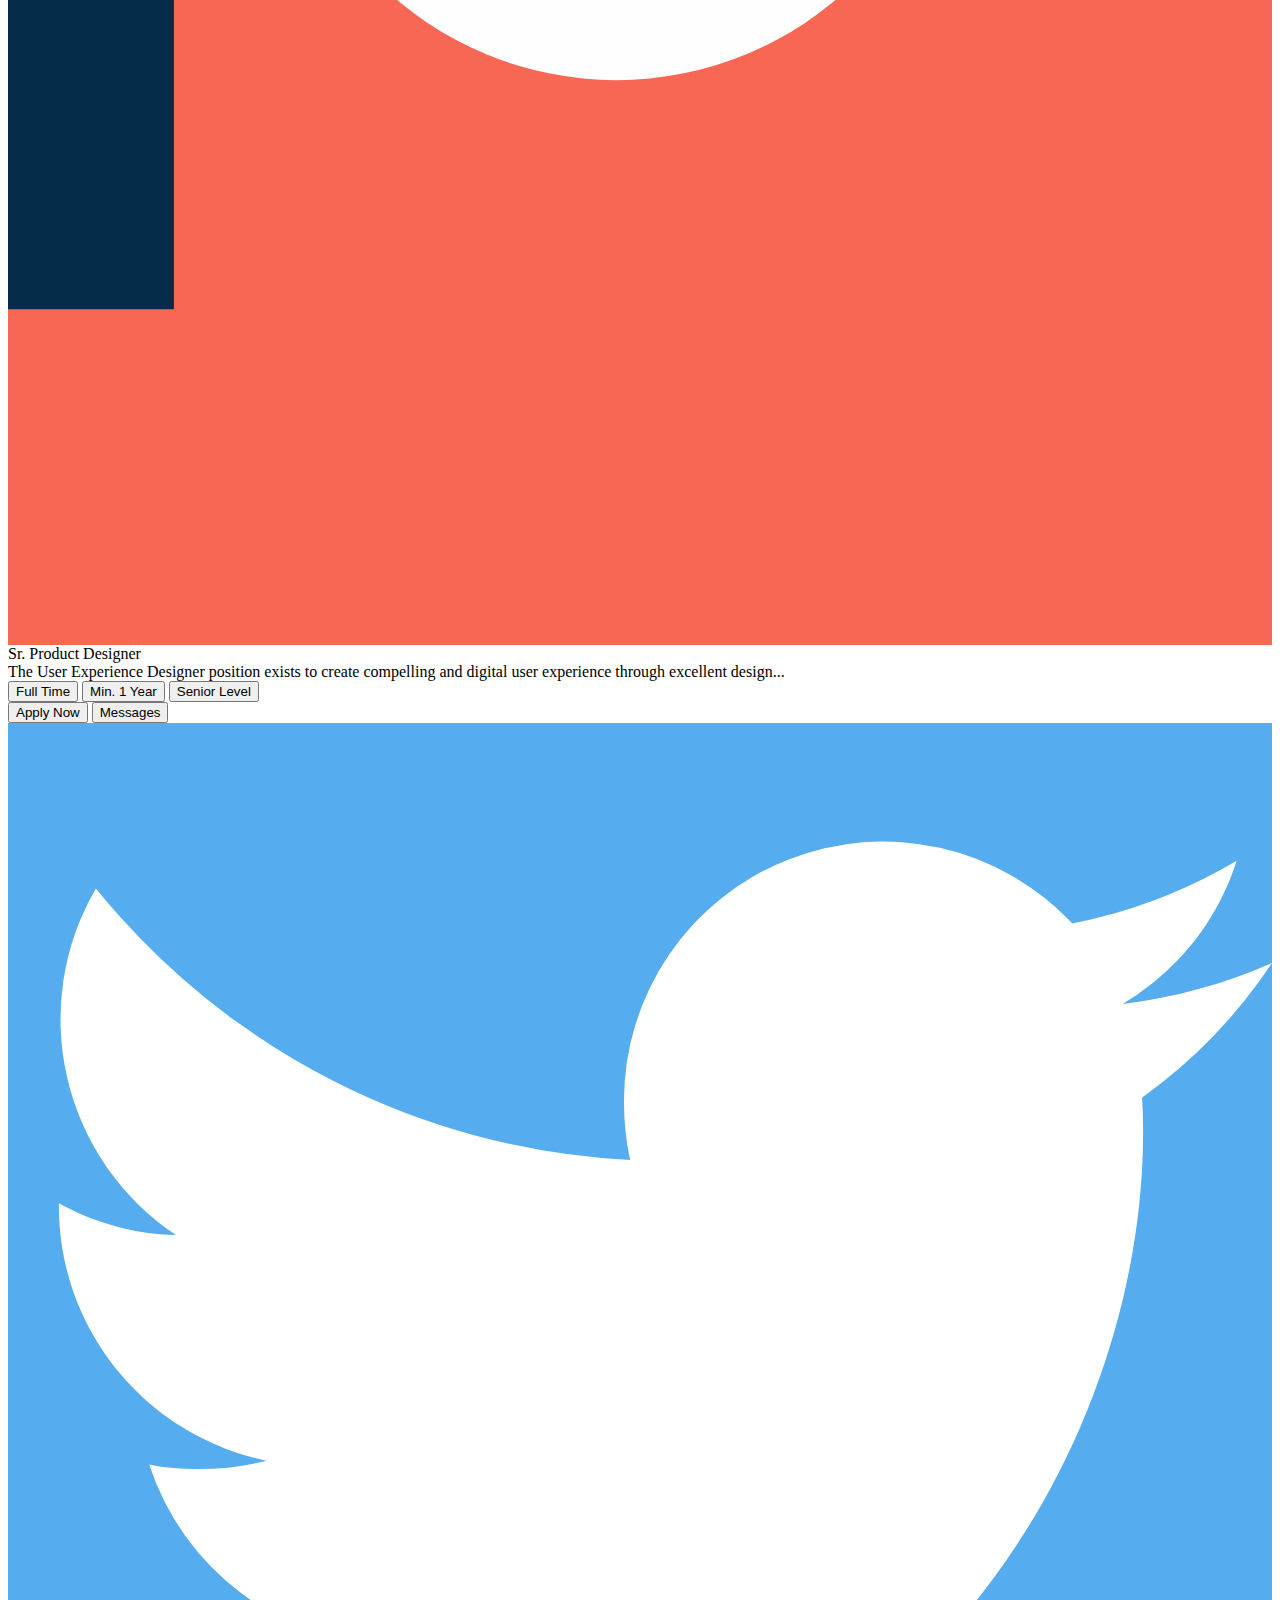
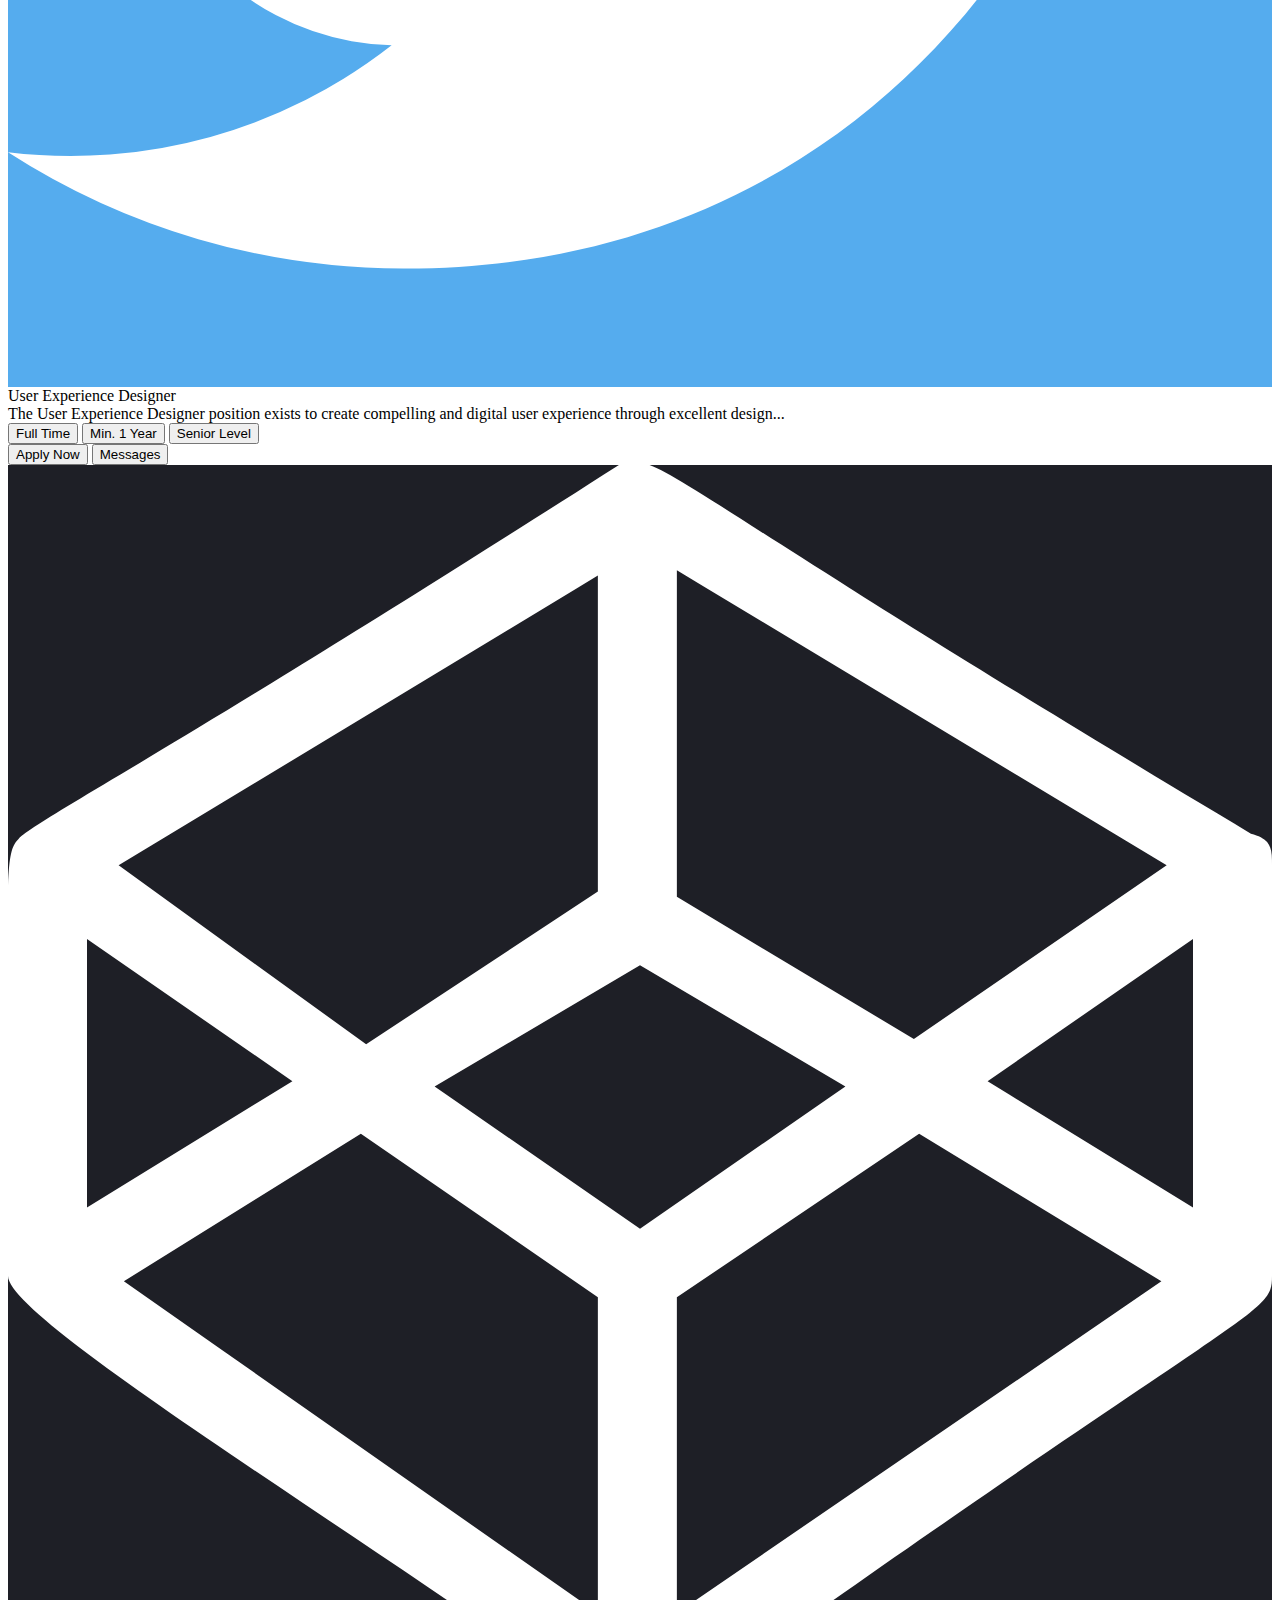
==== commit d656a841: "Update 36.html" ====
--- a/36.html
+++ b/36.html
@@ -1,11 +1,28 @@
 <html>
     <head>
         
-        <link rel="stylesheet" href="37.css">
+        <link rel="stylesheet" href="style.css">
         <link rel="stylesheet" href="https://cdnjs.cloudflare.com/ajax/libs/font-awesome/6.2.1/css/all.min.css">
     </head>
     <body>
         <div class="harsh11">
+            
+            
+            
+            
+            
+            
+            
+            
+            
+            
+            
+            
+            
+            
+            
+            
+            
             <div class="harsh13">
              <div class="harsh12">
               <svg xmlns="http://www.w3.org/2000/svg" viewBox="0 0 512 512">
@@ -664,4 +681,4 @@
            </div>
            <script src="2.js"></script>
     </body>
-</html>+</html>
